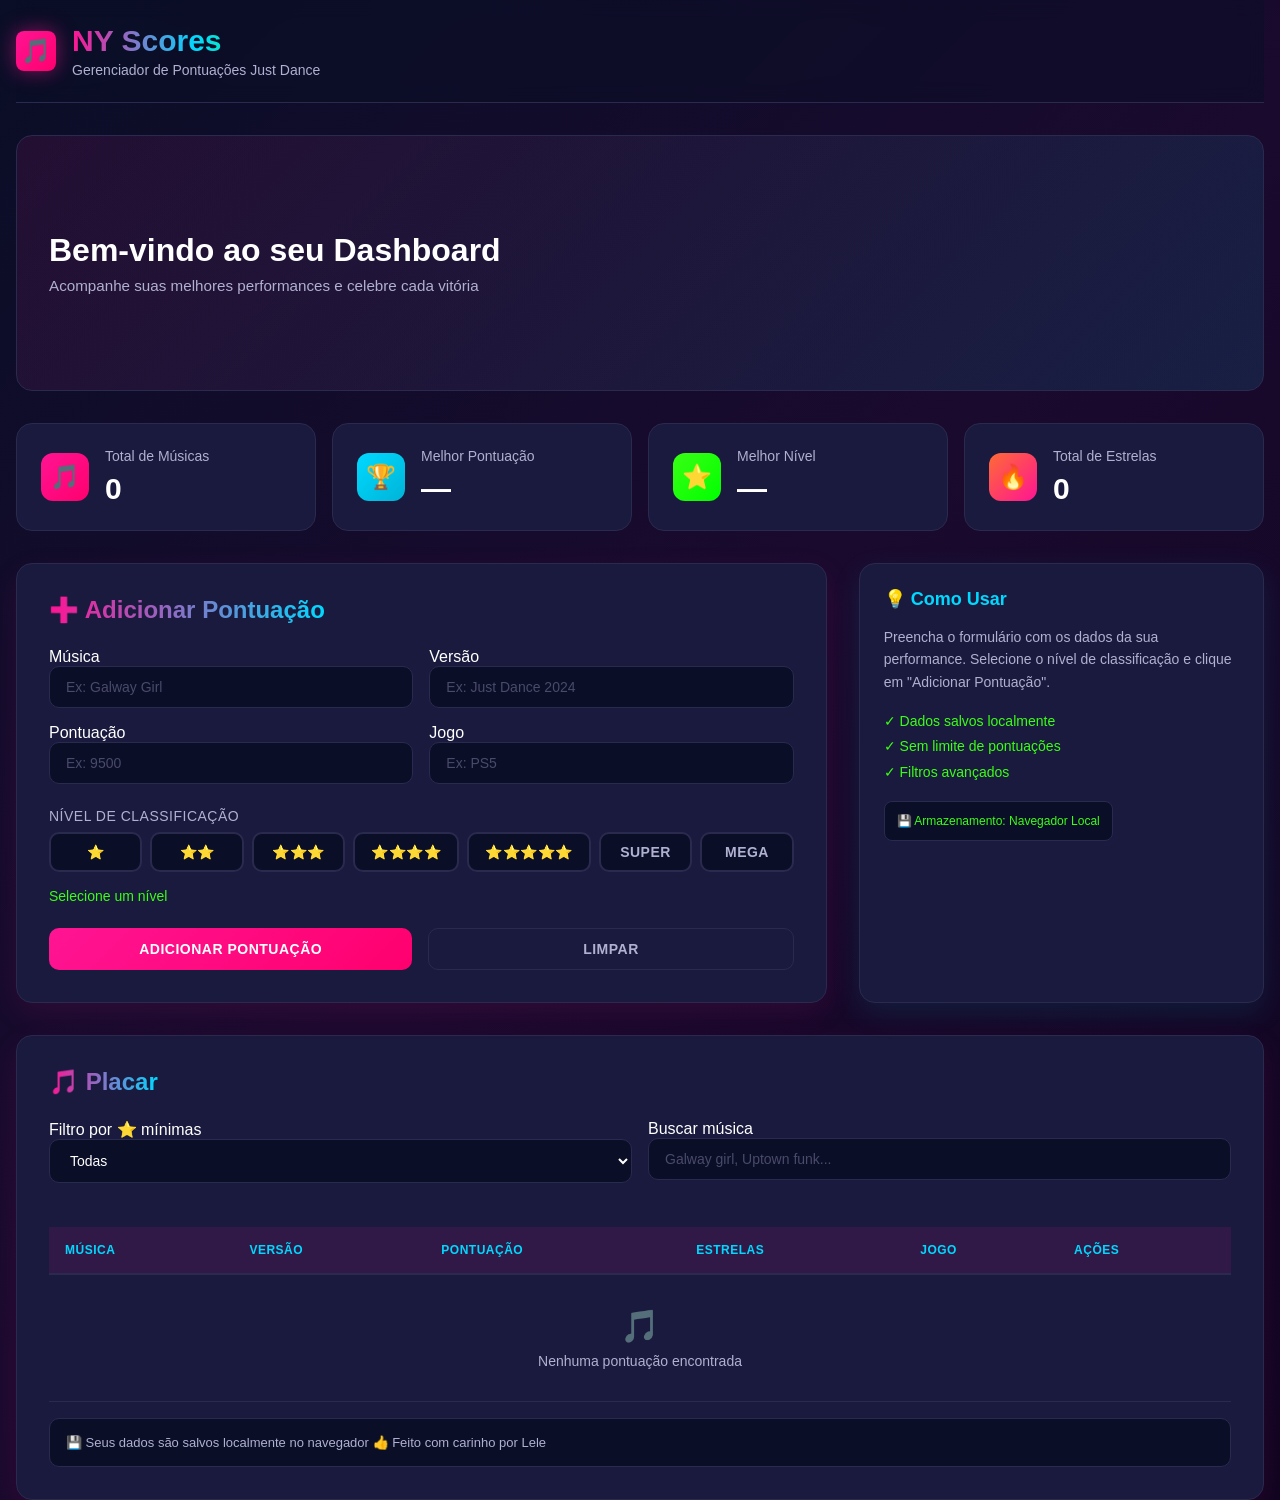
==== index.html @ 66423168 "Update print statement from 'Hello' to 'Goodbye'" ====
<!DOCTYPE html>
<html lang="pt-BR">
<head>
    <meta charset="UTF-8">
    <meta name="viewport" content="width=device-width, initial-scale=1.0">
    <title>NY Scores - Just Dance</title>
    <style>
        * {
            margin: 0;
            padding: 0;
            box-sizing: border-box;
        }

        @import url('https://fonts.googleapis.com/css2?family=Space+Grotesk:wght@400;500;600;700&family=Inter:wght@400;500;600;700&display=swap');

        body {
            font-family: 'Inter', sans-serif;
            background: linear-gradient(135deg, #0a0e27 0%, #1a0a2e 50%, #0f0520 100%);
            min-height: 100vh;
            color: #FFFFFF;
        }

        h1, h2, h3, h4, h5, h6 {
            font-family: 'Space Grotesk', sans-serif;
            font-weight: 700;
        }

        .container {
            max-width: 1280px;
            margin: 0 auto;
            padding: 0 1rem;
        }

        /* Header */
        .header {
            border-bottom: 1px solid #2a2a4e;
            backdrop-filter: blur(10px);
            background: rgba(10, 14, 39, 0.5);
            padding: 1.5rem 0;
            margin-bottom: 2rem;
        }

        .header-content {
            display: flex;
            align-items: center;
            gap: 1rem;
        }

        .header-icon {
            width: 2.5rem;
            height: 2.5rem;
            background: linear-gradient(135deg, #FF1493 0%, #FF006E 100%);
            border-radius: 0.5rem;
            display: flex;
            align-items: center;
            justify-content: center;
            font-size: 1.5rem;
            box-shadow: 0 0 20px rgba(255, 20, 147, 0.5);
        }

        .header-title h1 {
            font-size: 1.875rem;
            background: linear-gradient(90deg, #FF1493, #00D9FF, #39FF14);
            -webkit-background-clip: text;
            -webkit-text-fill-color: transparent;
            background-clip: text;
            margin-bottom: 0.25rem;
        }

        .header-title p {
            font-size: 0.875rem;
            color: #b0b0d0;
        }

        /* Stats Grid */
        .stats-grid {
            display: grid;
            grid-template-columns: repeat(auto-fit, minmax(250px, 1fr));
            gap: 1rem;
            margin-bottom: 2rem;
        }

        .stat-card {
            background: #1a1a3e;
            border: 1px solid #2a2a4e;
            border-radius: 1rem;
            padding: 1.5rem;
            display: flex;
            align-items: center;
            gap: 1rem;
            transition: all 0.3s ease;
            cursor: pointer;
        }

        .stat-card:hover {
            border-color: #FF1493;
            box-shadow: 0 0 30px rgba(255, 20, 147, 0.3);
            transform: translateY(-2px);
        }

        .stat-icon {
            width: 3rem;
            height: 3rem;
            border-radius: 0.75rem;
            display: flex;
            align-items: center;
            justify-content: center;
            font-size: 1.5rem;
            flex-shrink: 0;
        }

        .stat-icon.icon-1 { background: linear-gradient(135deg, #FF1493 0%, #FF006E 100%); }
        .stat-icon.icon-2 { background: linear-gradient(135deg, #00D9FF 0%, #00B4D8 100%); }
        .stat-icon.icon-3 { background: linear-gradient(135deg, #39FF14 0%, #00FF00 100%); }
        .stat-icon.icon-4 { background: linear-gradient(135deg, #FF6B35 0%, #FF1493 100%); }

        .stat-content p {
            font-size: 0.875rem;
            color: #b0b0d0;
            margin-bottom: 0.5rem;
        }

        .stat-value {
            font-size: 1.875rem;
            font-weight: bold;
            color: #FFFFFF;
        }

        /* Main Grid */
        .main-grid {
            display: grid;
            grid-template-columns: 2fr 1fr;
            gap: 2rem;
            margin-bottom: 2rem;
        }

        @media (max-width: 1024px) {
            .main-grid {
                grid-template-columns: 1fr;
            }
        }

        /* Card */
        .card {
            background: #1a1a3e;
            border: 1px solid #2a2a4e;
            border-radius: 1rem;
            padding: 2rem;
            box-shadow: 0 10px 30px rgba(255, 20, 147, 0.1);
        }

        .card-title {
            font-size: 1.5rem;
            margin-bottom: 1.5rem;
            display: flex;
            align-items: center;
            gap: 0.75rem;
        }

        .card-title span {
            background: linear-gradient(90deg, #FF1493, #00D9FF);
            -webkit-background-clip: text;
            -webkit-text-fill-color: transparent;
            background-clip: text;
        }

        /* Form */
        .form-group {
            margin-bottom: 1.5rem;
        }

        .form-group label {
            display: block;
            font-size: 0.875rem;
            font-weight: 500;
            color: #b0b0d0;
            margin-bottom: 0.5rem;
            text-transform: uppercase;
            letter-spacing: 0.5px;
        }

        .form-inputs {
            display: grid;
            grid-template-columns: repeat(2, 1fr);
            gap: 1rem;
            margin-bottom: 1.5rem;
        }

        @media (max-width: 768px) {
            .form-inputs {
                grid-template-columns: 1fr;
            }
        }

        input[type="text"],
        input[type="number"],
        select {
            width: 100%;
            padding: 0.75rem 1rem;
            background: #0a0e27;
            border: 1px solid #2a2a4e;
            border-radius: 0.625rem;
            color: #FFFFFF;
            font-size: 0.875rem;
            font-family: 'Inter', sans-serif;
            transition: all 0.3s ease;
        }

        input::placeholder {
            color: #4a4a6a;
        }

        input:focus,
        select:focus {
            outline: none;
            border-color: #FF1493;
            box-shadow: 0 0 10px rgba(255, 20, 147, 0.3);
            background: rgba(10, 14, 39, 0.8);
        }

        /* Rating Buttons */
        .rating-buttons {
            display: flex;
            flex-wrap: wrap;
            gap: 0.5rem;
            margin-bottom: 1rem;
        }

        .rating-btn {
            padding: 0.625rem 1rem;
            background: #0a0e27;
            border: 2px solid #2a2a4e;
            border-radius: 0.625rem;
            color: #b0b0d0;
            cursor: pointer;
            font-size: 0.875rem;
            font-weight: 600;
            transition: all 0.3s ease;
            font-family: 'Inter', sans-serif;
        }

        .rating-btn:hover {
            border-color: #FF1493;
            color: #FF1493;
        }

        .rating-btn.active {
            background: linear-gradient(135deg, #FF1493 0%, #FF006E 100%);
            border-color: #FF1493;
            color: #FFFFFF;
            box-shadow: 0 0 20px rgba(255, 20, 147, 0.5);
            transform: scale(1.05);
        }

        .selected-rating {
            font-size: 0.875rem;
            color: #39FF14;
            margin-top: 0.5rem;
        }

        /* Buttons */
        .button-group {
            display: flex;
            gap: 1rem;
            margin-top: 1.5rem;
        }

        button {
            flex: 1;
            padding: 0.75rem 1.25rem;
            border: none;
            border-radius: 0.625rem;
            font-size: 0.875rem;
            font-weight: 600;
            cursor: pointer;
            transition: all 0.3s ease;
            text-transform: uppercase;
            letter-spacing: 0.5px;
            font-family: 'Inter', sans-serif;
        }

        .btn-add {
            background: linear-gradient(135deg, #FF1493 0%, #FF006E 100%);
            color: #FFFFFF;
        }

        .btn-add:hover {
            box-shadow: 0 10px 30px rgba(255, 20, 147, 0.3);
            transform: translateY(-2px);
        }

        .btn-clear {
            background: transparent;
            border: 1px solid #2a2a4e;
            color: #b0b0d0;
        }

        .btn-clear:hover {
            background: #0a0e27;
            border-color: #FF1493;
            color: #FF1493;
        }

        .btn-delete {
            background: transparent;
            border: 1px solid #FF1493;
            color: #FF1493;
            padding: 0.5rem 0.75rem;
            font-size: 0.75rem;
            flex: none;
            width: auto;
        }

        .btn-delete:hover {
            background: rgba(255, 20, 147, 0.2);
        }

        /* Sidebar */
        .sidebar-card {
            background: #1a1a3e;
            border: 1px solid #2a2a4e;
            border-radius: 1rem;
            padding: 1.5rem;
            box-shadow: 0 10px 30px rgba(0, 217, 255, 0.1);
        }

        .sidebar-title {
            font-size: 1.125rem;
            font-weight: bold;
            color: #00D9FF;
            margin-bottom: 1rem;
        }

        .sidebar-text {
            font-size: 0.875rem;
            line-height: 1.6;
            color: #b0b0d0;
            margin-bottom: 1rem;
        }

        .storage-badge {
            display: inline-block;
            background: #0a0e27;
            border: 1px solid #2a2a4e;
            color: #39FF14;
            padding: 0.75rem;
            border-radius: 0.5rem;
            font-size: 0.75rem;
            margin-top: 1rem;
        }

        /* Table */
        .table-section {
            margin-top: 2rem;
        }

        .filter-section {
            display: grid;
            grid-template-columns: 1fr 1fr;
            gap: 1rem;
            margin-bottom: 1.5rem;
        }

        @media (max-width: 768px) {
            .filter-section {
                grid-template-columns: 1fr;
            }
        }

        .table-wrapper {
            overflow-x: auto;
        }

        table {
            width: 100%;
            border-collapse: collapse;
            margin-top: 1.25rem;
        }

        thead {
            background: rgba(255, 20, 147, 0.1);
            border-bottom: 2px solid #2a2a4e;
        }

        th {
            padding: 1rem;
            text-align: left;
            font-size: 0.75rem;
            font-weight: 600;
            color: #00D9FF;
            text-transform: uppercase;
            letter-spacing: 0.5px;
        }

        td {
            padding: 1rem;
            border-bottom: 1px solid #2a2a4e;
            font-size: 0.875rem;
        }

        tbody tr:hover {
            background: rgba(255, 20, 147, 0.05);
        }

        .empty-state {
            text-align: center;
            padding: 2rem 1rem;
            color: #b0b0d0;
        }

        .empty-state-icon {
            font-size: 2rem;
            margin-bottom: 0.5rem;
        }

        /* Footer */
        .footer-note {
            margin-top: 1rem;
            padding: 1rem;
            background: #0a0e27;
            border: 1px solid #2a2a4e;
            border-radius: 0.625rem;
            font-size: 0.8125rem;
            color: #b0b0d0;
        }

        /* Hero Section */
        .hero {
            position: relative;
            height: 16rem;
            background: linear-gradient(135deg, #0a0e27 0%, #1a0a2e 100%);
            border-radius: 1rem;
            border: 1px solid #2a2a4e;
            margin-bottom: 2rem;
            overflow: hidden;
            display: flex;
            align-items: center;
            padding: 2rem;
        }

        .hero::before {
            content: '';
            position: absolute;
            inset: 0;
            background: linear-gradient(135deg, rgba(255, 20, 147, 0.1) 0%, rgba(0, 217, 255, 0.1) 100%);
            pointer-events: none;
        }

        .hero-content {
            position: relative;
            z-index: 1;
        }

        .hero h2 {
            font-size: 2rem;
            margin-bottom: 0.5rem;
            color: #FFFFFF;
        }

        .hero p {
            color: #b0b0d0;
            font-size: 0.95rem;
        }
    </style>
</head>
<body>
    <div class="container">
        <!-- Header -->
        <header class="header">
            <div class="header-content">
                <div class="header-icon">🎵</div>
                <div class="header-title">
                    <h1>NY Scores</h1>
                    <p>Gerenciador de Pontuações Just Dance</p>
                </div>
            </div>
        </header>

        <!-- Hero Section -->
        <div class="hero">
            <div class="hero-content">
                <h2>Bem-vindo ao seu Dashboard</h2>
                <p>Acompanhe suas melhores performances e celebre cada vitória</p>
            </div>
        </div>

        <!-- Stats Grid -->
        <div class="stats-grid">
            <div class="stat-card">
                <div class="stat-icon icon-1">🎵</div>
                <div class="stat-content">
                    <p>Total de Músicas</p>
                    <div class="stat-value" id="totalMusics">0</div>
                </div>
            </div>
            <div class="stat-card">
                <div class="stat-icon icon-2">🏆</div>
                <div class="stat-content">
                    <p>Melhor Pontuação</p>
                    <div class="stat-value" id="bestScore">—</div>
                </div>
            </div>
            <div class="stat-card">
                <div class="stat-icon icon-3">⭐</div>
                <div class="stat-content">
                    <p>Melhor Nível</p>
                    <div class="stat-value" id="bestRating">—</div>
                </div>
            </div>
            <div class="stat-card">
                <div class="stat-icon icon-4">🔥</div>
                <div class="stat-content">
                    <p>Total de Estrelas</p>
                    <div class="stat-value" id="totalStars">0</div>
                </div>
            </div>
        </div>

        <!-- Main Grid -->
        <div class="main-grid">
            <!-- Form Section -->
            <div class="card">
                <h2 class="card-title">
                    <span>➕ Adicionar Pontuação</span>
                </h2>

                <div class="form-inputs">
                    <div>
                        <label>Música</label>
                        <input type="text" id="musicName" placeholder="Ex: Galway Girl">
                    </div>
                    <div>
                        <label>Versão</label>
                        <input type="text" id="version" placeholder="Ex: Just Dance 2024">
                    </div>
                    <div>
                        <label>Pontuação</label>
                        <input type="number" id="score" placeholder="Ex: 9500">
                    </div>
                    <div>
                        <label>Jogo</label>
                        <input type="text" id="game" placeholder="Ex: PS5">
                    </div>
                </div>

                <div class="form-group">
                    <label>Nível de Classificação</label>
                    <div class="rating-buttons">
                        <button class="rating-btn" data-rating="1">⭐</button>
                        <button class="rating-btn" data-rating="2">⭐⭐</button>
                        <button class="rating-btn" data-rating="3">⭐⭐⭐</button>
                        <button class="rating-btn" data-rating="4">⭐⭐⭐⭐</button>
                        <button class="rating-btn" data-rating="5">⭐⭐⭐⭐⭐</button>
                        <button class="rating-btn" data-rating="superstar">Super</button>
                        <button class="rating-btn" data-rating="megastar">Mega</button>
                    </div>
                    <div class="selected-rating" id="selectedRating">Selecione um nível</div>
                </div>

                <div class="button-group">
                    <button class="btn-add" id="addBtn">Adicionar Pontuação</button>
                    <button class="btn-clear" id="clearBtn">Limpar</button>
                </div>
            </div>

            <!-- Sidebar -->
            <div class="sidebar-card">
                <h3 class="sidebar-title">💡 Como Usar</h3>
                <p class="sidebar-text">
                    Preencha o formulário com os dados da sua performance. Selecione o nível de classificação e clique em "Adicionar Pontuação".
                </p>
                <div style="font-size: 0.875rem; color: #39FF14; line-height: 1.8;">
                    <p>✓ Dados salvos localmente</p>
                    <p>✓ Sem limite de pontuações</p>
                    <p>✓ Filtros avançados</p>
                </div>
                <div class="storage-badge">
                    💾 Armazenamento: Navegador Local
                </div>
            </div>
        </div>

        <!-- Table Section -->
        <div class="card table-section">
            <h2 class="card-title">
                <span>🎵 Placar</span>
            </h2>

            <div class="filter-section">
                <div>
                    <label>Filtro por ⭐ mínimas</label>
                    <select id="filterRating">
                        <option value="all">Todas</option>
                        <option value="1">1⭐+</option>
                        <option value="2">2⭐+</option>
                        <option value="3">3⭐+</option>
                        <option value="4">4⭐+</option>
                        <option value="5">5⭐+</option>
                        <option value="superstar">Super+</option>
                        <option value="megastar">Mega</option>
                    </select>
                </div>
                <div>
                    <label>Buscar música</label>
                    <input type="text" id="searchMusic" placeholder="Galway girl, Uptown funk...">
                </div>
            </div>

            <div class="table-wrapper">
                <table id="scoresTable">
                    <thead>
                        <tr>
                            <th>Música</th>
                            <th>Versão</th>
                            <th>Pontuação</th>
                            <th>Estrelas</th>
                            <th>Jogo</th>
                            <th>Ações</th>
                        </tr>
                    </thead>
                    <tbody id="tableBody">
                        <tr>
                            <td colspan="6" class="empty-state">
                                <div class="empty-state-icon">🎵</div>
                                <div>Nenhuma pontuação adicionada ainda</div>
                            </td>
                        </tr>
                    </tbody>
                </table>
            </div>

            <div class="footer-note">
                💾 Seus dados são salvos localmente no navegador 👍 Feito com carinho por Lele
            </div>
        </div>
    </div>

    <script>
        // Data Management
        let scores = JSON.parse(localStorage.getItem('justDanceScores')) || [];
        let selectedRating = null;

        // Load scores on page load
        function loadScores() {
            updateStats();
            renderTable();
        }

        // Update statistics
        function updateStats() {
            document.getElementById('totalMusics').textContent = scores.length;
            
            if (scores.length > 0) {
                const bestScoreValue = Math.max(...scores.map(s => s.score));
                document.getElementById('bestScore').textContent = bestScoreValue;
                
                const bestRatingObj = scores.reduce((max, s) => {
                    const ratingValue = s.rating === 'megastar' ? 6 : s.rating === 'superstar' ? 5.5 : parseInt(s.rating);
                    const maxValue = max.rating === 'megastar' ? 6 : max.rating === 'superstar' ? 5.5 : parseInt(max.rating);
                    return ratingValue > maxValue ? s : max;
                });
                document.getElementById('bestRating').textContent = getRatingDisplay(bestRatingObj.rating);
                
                const totalStars = scores.reduce((sum, s) => sum + (s.rating === 'megastar' ? 6 : s.rating === 'superstar' ? 5 : parseInt(s.rating)), 0);
                document.getElementById('totalStars').textContent = totalStars;
            } else {
                document.getElementById('bestScore').textContent = '—';
                document.getElementById('bestRating').textContent = '—';
                document.getElementById('totalStars').textContent = '0';
            }
        }

        // Get rating display
        function getRatingDisplay(rating) {
            if (rating === 'superstar') return '⭐⭐⭐⭐⭐ (Super)';
            if (rating === 'megastar') return '🌟🌟🌟🌟🌟 (Mega)';
            return '⭐'.repeat(parseInt(rating));
        }

        // Rating buttons
        document.querySelectorAll('.rating-btn').forEach(btn => {
            btn.addEventListener('click', () => {
                document.querySelectorAll('.rating-btn').forEach(b => b.classList.remove('active'));
                btn.classList.add('active');
                selectedRating = btn.dataset.rating;
                document.getElementById('selectedRating').textContent = getRatingDisplay(selectedRating);
                document.getElementById('selectedRating').style.color = '#39FF14';
            });
        });

        // Add score
        document.getElementById('addBtn').addEventListener('click', () => {
            const musicName = document.getElementById('musicName').value.trim();
            const version = document.getElementById('version').value.trim();
            const score = document.getElementById('score').value.trim();
            const game = document.getElementById('game').value.trim();

            if (!musicName || !score || !selectedRating) {
                alert('Por favor, preencha todos os campos obrigatórios');
                return;
            }

            scores.push({
                id: Date.now().toString(),
                musicName,
                version: version || 'N/A',
                score: parseInt(score),
                game: game || 'N/A',
                rating: selectedRating
            });

            localStorage.setItem('justDanceScores', JSON.stringify(scores));
            clearForm();
            updateStats();
            renderTable();
        });

        // Clear form
        function clearForm() {
            document.getElementById('musicName').value = '';
            document.getElementById('version').value = '';
            document.getElementById('score').value = '';
            document.getElementById('game').value = '';
            document.querySelectorAll('.rating-btn').forEach(b => b.classList.remove('active'));
            selectedRating = null;
            document.getElementById('selectedRating').textContent = 'Selecione um nível';
            document.getElementById('selectedRating').style.color = '#b0b0d0';
        }

        document.getElementById('clearBtn').addEventListener('click', clearForm);

        // Delete score
        function deleteScore(id) {
            scores = scores.filter(s => s.id !== id);
            localStorage.setItem('justDanceScores', JSON.stringify(scores));
            updateStats();
            renderTable();
        }

        // Render table
        function renderTable() {
            const filterRating = document.getElementById('filterRating').value;
            const searchMusic = document.getElementById('searchMusic').value.toLowerCase();

            const filtered = scores.filter(s => {
                const matchesRating = filterRating === 'all' || 
                    (filterRating === 'superstar' && s.rating === 'superstar') ||
                    (filterRating === 'megastar' && s.rating === 'megastar') ||
                    (parseInt(filterRating) <= parseInt(s.rating));
                
                const matchesSearch = s.musicName.toLowerCase().includes(searchMusic);
                return matchesRating && matchesSearch;
            });

            const tbody = document.getElementById('tableBody');
            
            if (filtered.length === 0) {
                tbody.innerHTML = `
                    <tr>
                        <td colspan="6" class="empty-state">
                            <div class="empty-state-icon">🎵</div>
                            <div>Nenhuma pontuação encontrada</div>
                        </td>
                    </tr>
                `;
                return;
            }

            tbody.innerHTML = filtered.map(s => `
                <tr>
                    <td>${s.musicName}</td>
                    <td>${s.version}</td>
                    <td style="color: #39FF14; font-weight: bold;">${s.score}</td>
                    <td style="color: #FF1493;">${getRatingDisplay(s.rating)}</td>
                    <td>${s.game}</td>
                    <td>
                        <button class="btn-delete" onclick="deleteScore('${s.id}')">Deletar</button>
                    </td>
                </tr>
            `).join('');
        }

        // Filter and search
        document.getElementById('filterRating').addEventListener('change', renderTable);
        document.getElementById('searchMusic').addEventListener('input', renderTable);

        // Initialize
        loadScores();
    </script>
</body>
</html>
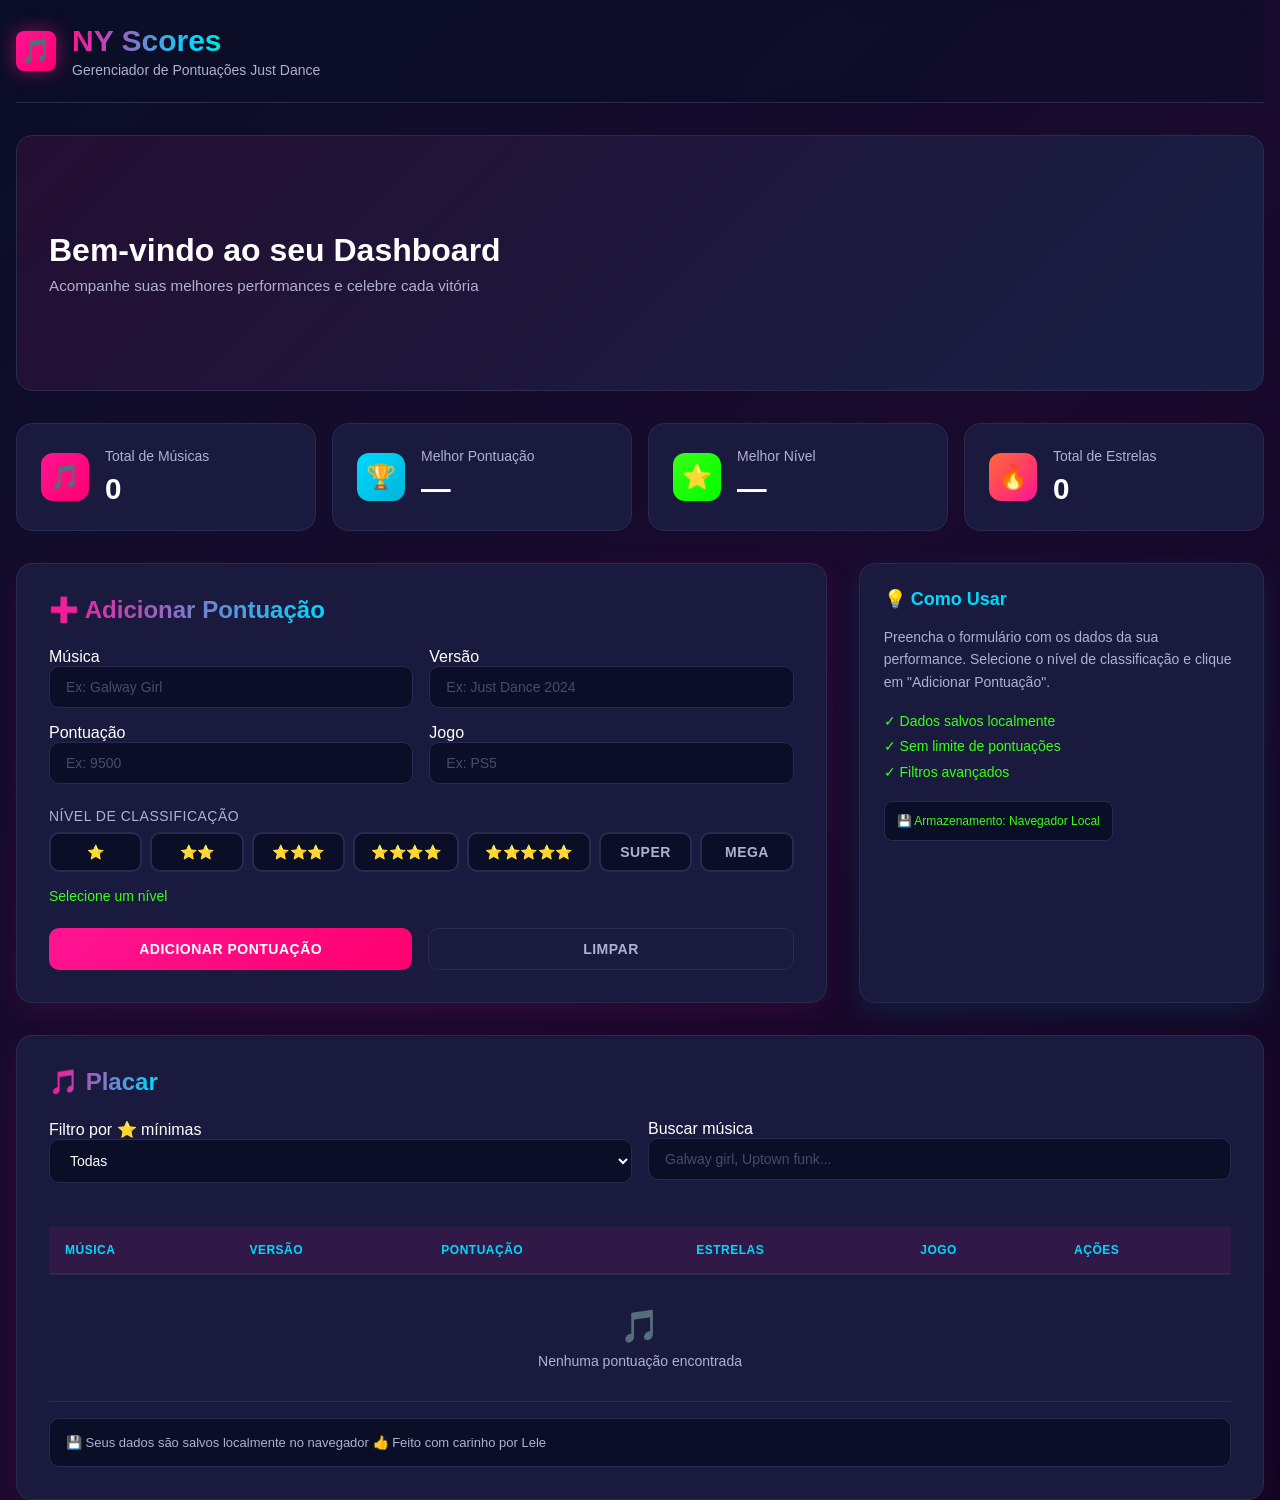
==== commit 6c1c0ac9: "Adjust font size in stat-value class" ====
--- a/index.html
+++ b/index.html
@@ -121,7 +121,7 @@
         }
 
         .stat-value {
-            font-size: 1.875rem;
+            font-size: 1.852rem;
             font-weight: bold;
             color: #FFFFFF;
         }
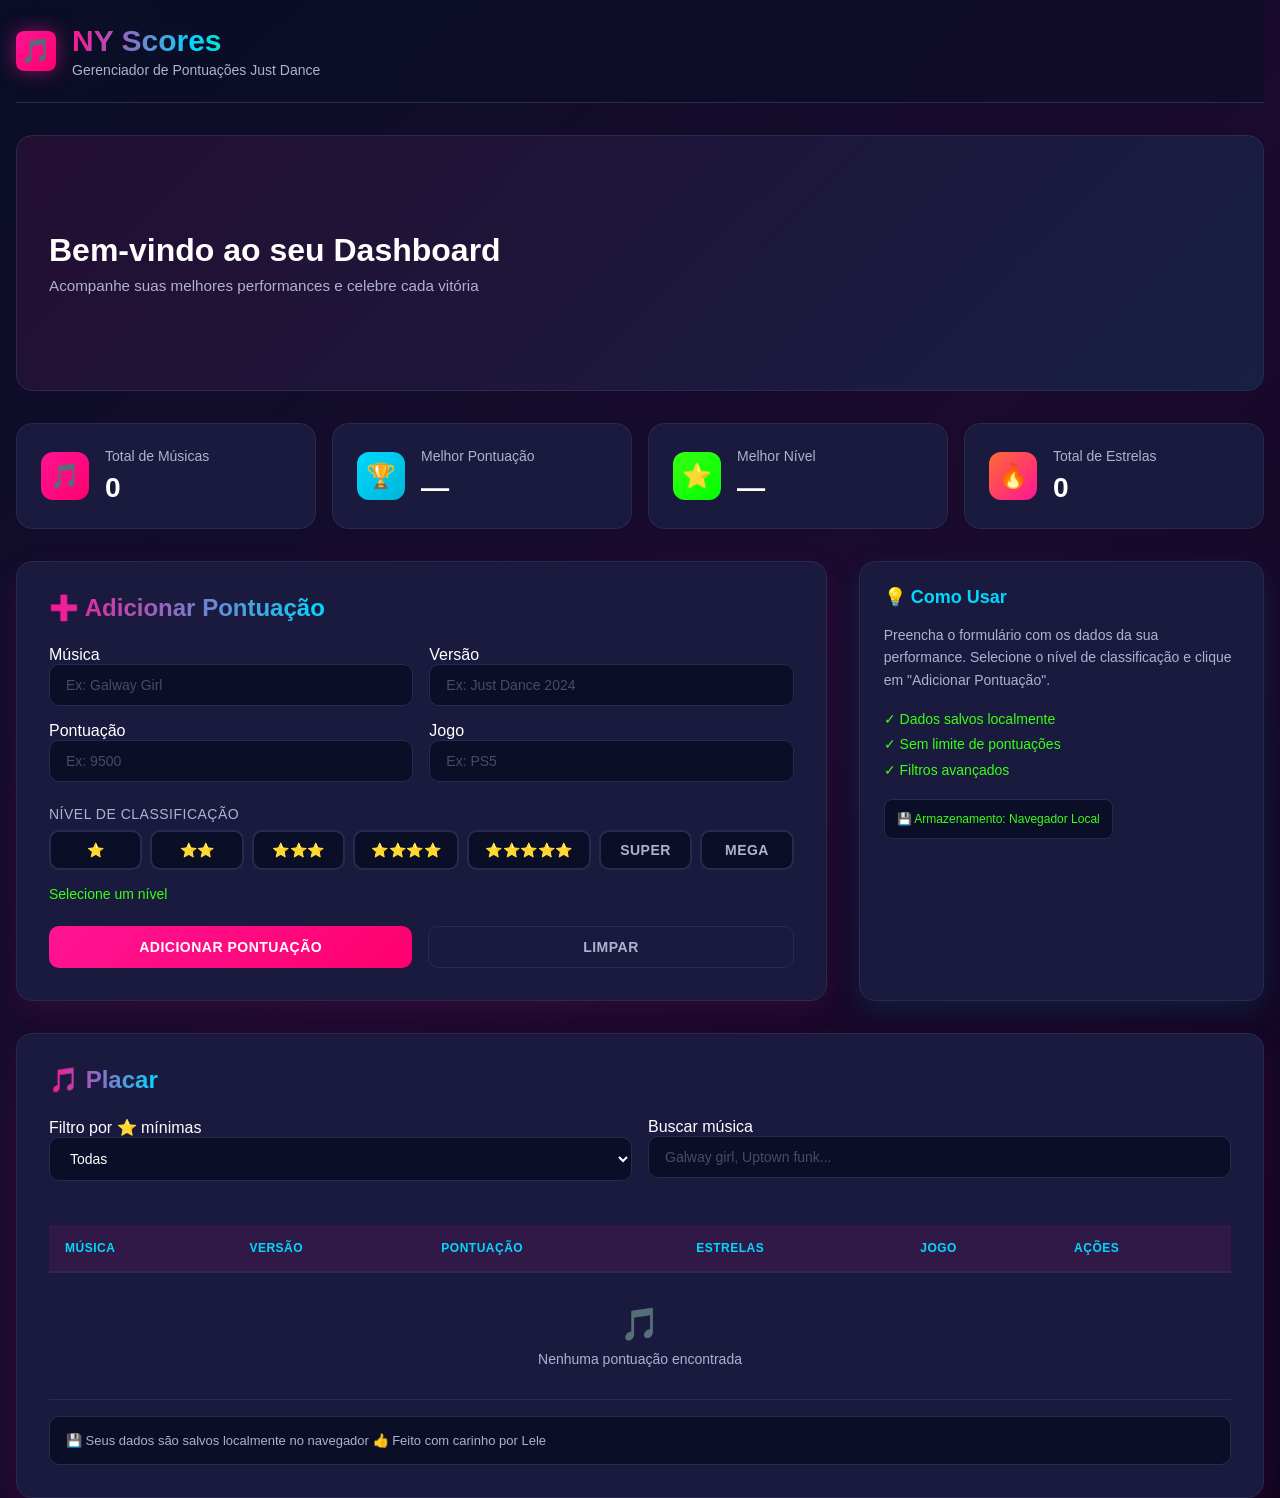
==== commit 16af44a7: "Decrease font size of stat-value class" ====
--- a/index.html
+++ b/index.html
@@ -121,7 +121,7 @@
         }
 
         .stat-value {
-            font-size: 1.852rem;
+            font-size: 1.76rem;
             font-weight: bold;
             color: #FFFFFF;
         }
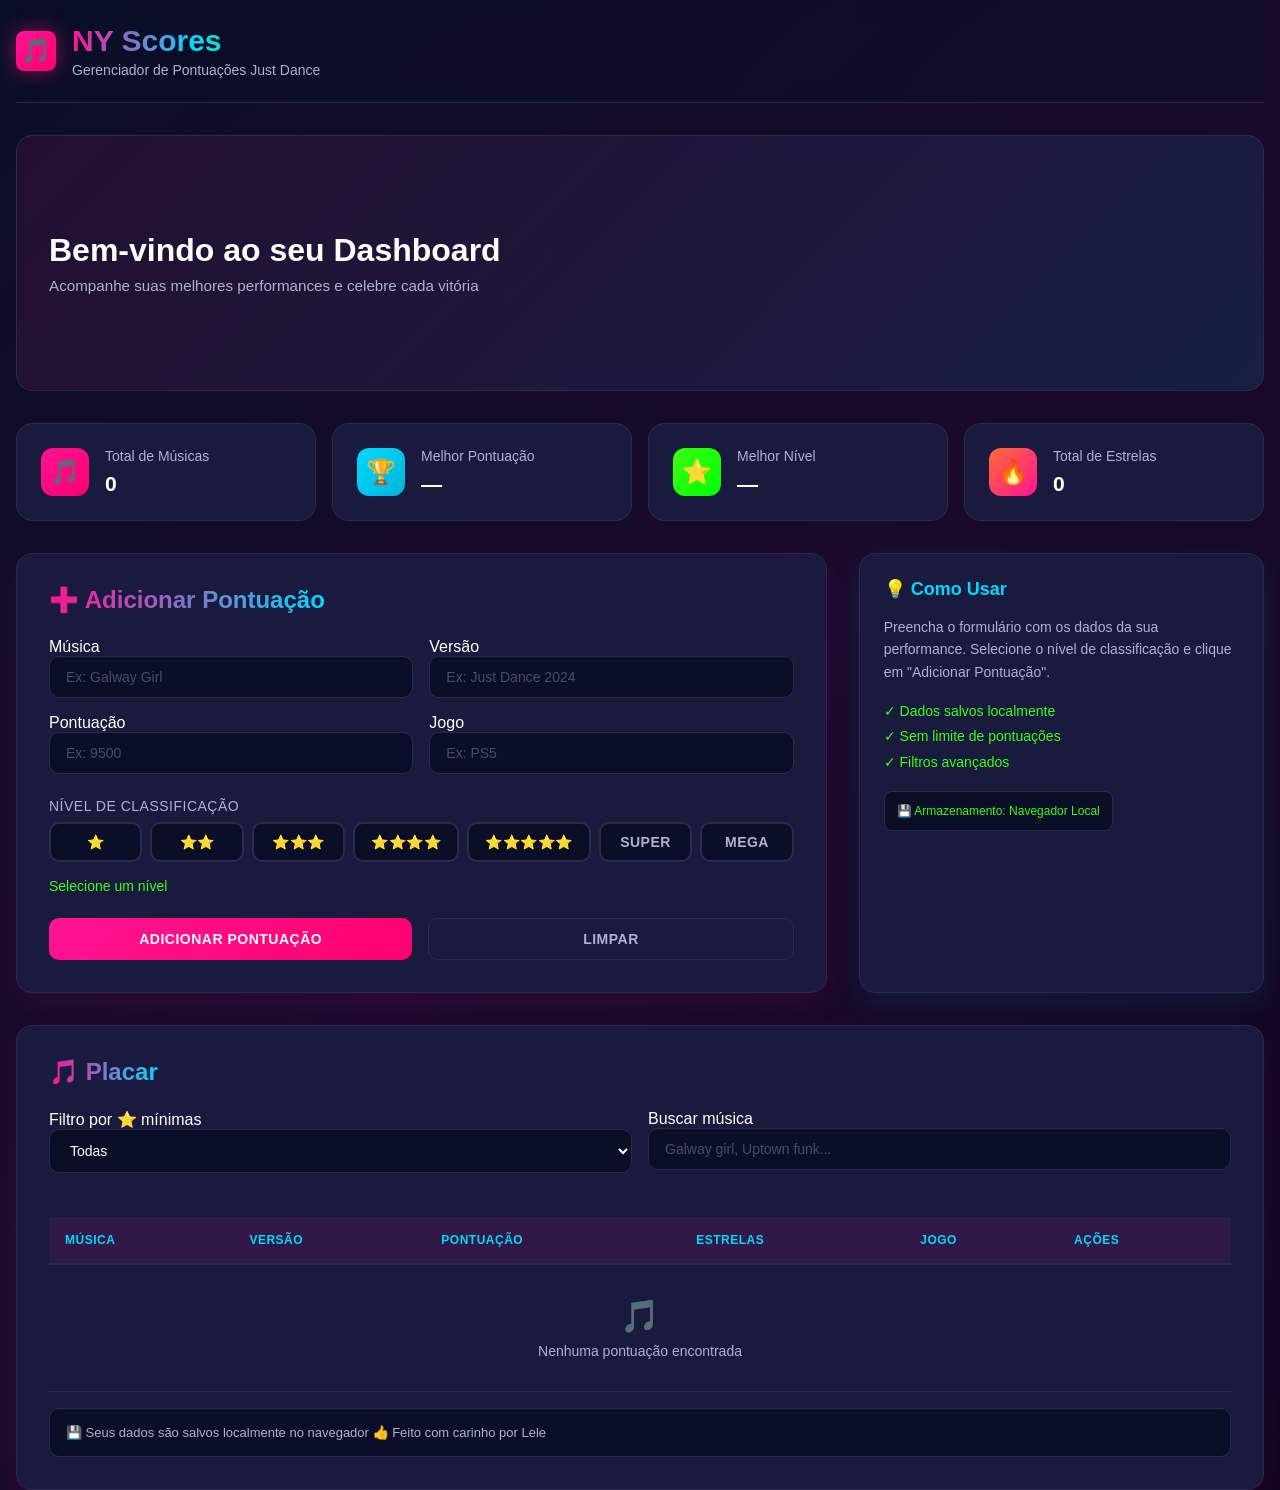
==== commit 74e1fc3b: "Decrease font size of stat-value class" ====
--- a/index.html
+++ b/index.html
@@ -121,7 +121,7 @@
         }
 
         .stat-value {
-            font-size: 1.76rem;
+            font-size: 1.32rem;
             font-weight: bold;
             color: #FFFFFF;
         }
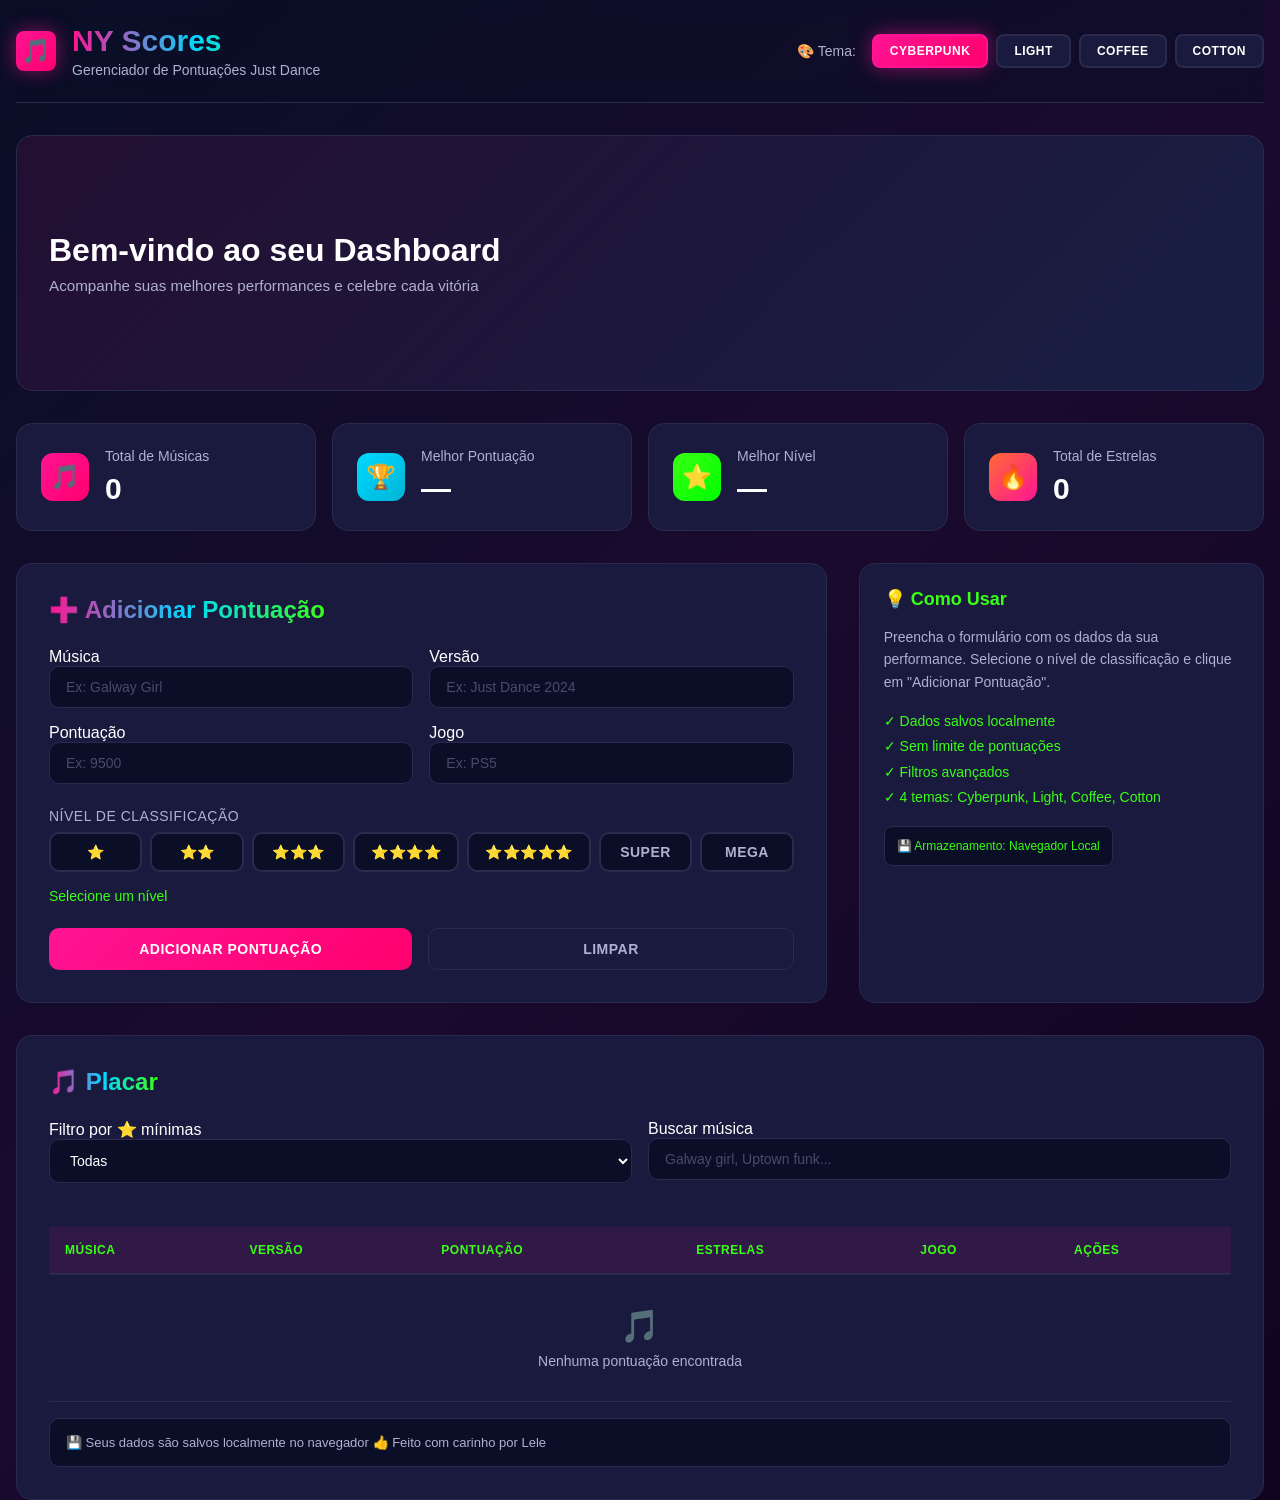
==== commit 057a3427: "Versiony" ====
--- a/index.html
+++ b/index.html
@@ -4,466 +4,81 @@
     <meta charset="UTF-8">
     <meta name="viewport" content="width=device-width, initial-scale=1.0">
     <title>NY Scores - Just Dance</title>
+    
+    <!-- Estilos base -->
+    <link rel="stylesheet" href="styles.css">
+    
+    <!-- Temas (o tema ativo será carregado dinamicamente) -->
+    <link rel="stylesheet" href="theme-cyberpunk.css" id="theme-link">
+    
     <style>
-        * {
-            margin: 0;
-            padding: 0;
-            box-sizing: border-box;
-        }
-
-        @import url('https://fonts.googleapis.com/css2?family=Space+Grotesk:wght@400;500;600;700&family=Inter:wght@400;500;600;700&display=swap');
-
-        body {
-            font-family: 'Inter', sans-serif;
-            background: linear-gradient(135deg, #0a0e27 0%, #1a0a2e 50%, #0f0520 100%);
-            min-height: 100vh;
-            color: #FFFFFF;
-        }
-
-        h1, h2, h3, h4, h5, h6 {
-            font-family: 'Space Grotesk', sans-serif;
-            font-weight: 700;
-        }
-
-        .container {
-            max-width: 1280px;
-            margin: 0 auto;
-            padding: 0 1rem;
-        }
-
-        /* Header */
-        .header {
-            border-bottom: 1px solid #2a2a4e;
-            backdrop-filter: blur(10px);
-            background: rgba(10, 14, 39, 0.5);
-            padding: 1.5rem 0;
-            margin-bottom: 2rem;
-        }
-
-        .header-content {
+        /* Ícones de Estrelas */
+        .star-icon {
+            display: inline-block;
+            width: 1.2em;
+            height: 1.2em;
+            margin: 0 2px;
+            vertical-align: middle;
+        }
+
+        .star-icon.star-yellow {
+            color: #FFD700;
+        }
+
+        .star-icon.star-blue {
+            color: #00D9FF;
+        }
+
+        .star-icon.star-magenta {
+            color: #FF1493;
+        }
+
+        .stars-container {
+            display: inline-flex;
+            gap: 2px;
+            align-items: center;
+        }
+
+        /* Estilos adicionais para o seletor de temas */
+        .theme-selector {
             display: flex;
+            gap: 0.5rem;
             align-items: center;
-            gap: 1rem;
-        }
-
-        .header-icon {
-            width: 2.5rem;
-            height: 2.5rem;
-            background: linear-gradient(135deg, #FF1493 0%, #FF006E 100%);
+        }
+
+        .theme-selector label {
+            font-size: 0.875rem;
+            color: var(--secondary-text);
+            margin-right: 0.5rem;
+        }
+
+        .theme-btn {
+            padding: 0.5rem 1rem;
+            background: var(--card-bg);
+            border: 2px solid var(--border-color);
             border-radius: 0.5rem;
-            display: flex;
-            align-items: center;
-            justify-content: center;
-            font-size: 1.5rem;
-            box-shadow: 0 0 20px rgba(255, 20, 147, 0.5);
-        }
-
-        .header-title h1 {
-            font-size: 1.875rem;
-            background: linear-gradient(90deg, #FF1493, #00D9FF, #39FF14);
-            -webkit-background-clip: text;
-            -webkit-text-fill-color: transparent;
-            background-clip: text;
-            margin-bottom: 0.25rem;
-        }
-
-        .header-title p {
-            font-size: 0.875rem;
-            color: #b0b0d0;
-        }
-
-        /* Stats Grid */
-        .stats-grid {
-            display: grid;
-            grid-template-columns: repeat(auto-fit, minmax(250px, 1fr));
-            gap: 1rem;
-            margin-bottom: 2rem;
-        }
-
-        .stat-card {
-            background: #1a1a3e;
-            border: 1px solid #2a2a4e;
-            border-radius: 1rem;
-            padding: 1.5rem;
-            display: flex;
-            align-items: center;
-            gap: 1rem;
-            transition: all 0.3s ease;
+            color: var(--text-color);
             cursor: pointer;
-        }
-
-        .stat-card:hover {
-            border-color: #FF1493;
-            box-shadow: 0 0 30px rgba(255, 20, 147, 0.3);
-            transform: translateY(-2px);
-        }
-
-        .stat-icon {
-            width: 3rem;
-            height: 3rem;
-            border-radius: 0.75rem;
-            display: flex;
-            align-items: center;
-            justify-content: center;
-            font-size: 1.5rem;
-            flex-shrink: 0;
-        }
-
-        .stat-icon.icon-1 { background: linear-gradient(135deg, #FF1493 0%, #FF006E 100%); }
-        .stat-icon.icon-2 { background: linear-gradient(135deg, #00D9FF 0%, #00B4D8 100%); }
-        .stat-icon.icon-3 { background: linear-gradient(135deg, #39FF14 0%, #00FF00 100%); }
-        .stat-icon.icon-4 { background: linear-gradient(135deg, #FF6B35 0%, #FF1493 100%); }
-
-        .stat-content p {
-            font-size: 0.875rem;
-            color: #b0b0d0;
-            margin-bottom: 0.5rem;
-        }
-
-        .stat-value {
-            font-size: 1.32rem;
-            font-weight: bold;
-            color: #FFFFFF;
-        }
-
-        /* Main Grid */
-        .main-grid {
-            display: grid;
-            grid-template-columns: 2fr 1fr;
-            gap: 2rem;
-            margin-bottom: 2rem;
-        }
-
-        @media (max-width: 1024px) {
-            .main-grid {
-                grid-template-columns: 1fr;
-            }
-        }
-
-        /* Card */
-        .card {
-            background: #1a1a3e;
-            border: 1px solid #2a2a4e;
-            border-radius: 1rem;
-            padding: 2rem;
-            box-shadow: 0 10px 30px rgba(255, 20, 147, 0.1);
-        }
-
-        .card-title {
-            font-size: 1.5rem;
-            margin-bottom: 1.5rem;
-            display: flex;
-            align-items: center;
-            gap: 0.75rem;
-        }
-
-        .card-title span {
-            background: linear-gradient(90deg, #FF1493, #00D9FF);
-            -webkit-background-clip: text;
-            -webkit-text-fill-color: transparent;
-            background-clip: text;
-        }
-
-        /* Form */
-        .form-group {
-            margin-bottom: 1.5rem;
-        }
-
-        .form-group label {
-            display: block;
-            font-size: 0.875rem;
-            font-weight: 500;
-            color: #b0b0d0;
-            margin-bottom: 0.5rem;
-            text-transform: uppercase;
-            letter-spacing: 0.5px;
-        }
-
-        .form-inputs {
-            display: grid;
-            grid-template-columns: repeat(2, 1fr);
-            gap: 1rem;
-            margin-bottom: 1.5rem;
-        }
-
-        @media (max-width: 768px) {
-            .form-inputs {
-                grid-template-columns: 1fr;
-            }
-        }
-
-        input[type="text"],
-        input[type="number"],
-        select {
-            width: 100%;
-            padding: 0.75rem 1rem;
-            background: #0a0e27;
-            border: 1px solid #2a2a4e;
-            border-radius: 0.625rem;
-            color: #FFFFFF;
-            font-size: 0.875rem;
-            font-family: 'Inter', sans-serif;
-            transition: all 0.3s ease;
-        }
-
-        input::placeholder {
-            color: #4a4a6a;
-        }
-
-        input:focus,
-        select:focus {
-            outline: none;
-            border-color: #FF1493;
-            box-shadow: 0 0 10px rgba(255, 20, 147, 0.3);
-            background: rgba(10, 14, 39, 0.8);
-        }
-
-        /* Rating Buttons */
-        .rating-buttons {
-            display: flex;
-            flex-wrap: wrap;
-            gap: 0.5rem;
-            margin-bottom: 1rem;
-        }
-
-        .rating-btn {
-            padding: 0.625rem 1rem;
-            background: #0a0e27;
-            border: 2px solid #2a2a4e;
-            border-radius: 0.625rem;
-            color: #b0b0d0;
-            cursor: pointer;
-            font-size: 0.875rem;
+            font-size: 0.75rem;
             font-weight: 600;
             transition: all 0.3s ease;
             font-family: 'Inter', sans-serif;
         }
 
-        .rating-btn:hover {
-            border-color: #FF1493;
-            color: #FF1493;
-        }
-
-        .rating-btn.active {
-            background: linear-gradient(135deg, #FF1493 0%, #FF006E 100%);
-            border-color: #FF1493;
-            color: #FFFFFF;
-            box-shadow: 0 0 20px rgba(255, 20, 147, 0.5);
-            transform: scale(1.05);
-        }
-
-        .selected-rating {
-            font-size: 0.875rem;
-            color: #39FF14;
-            margin-top: 0.5rem;
-        }
-
-        /* Buttons */
-        .button-group {
-            display: flex;
-            gap: 1rem;
-            margin-top: 1.5rem;
-        }
-
-        button {
-            flex: 1;
-            padding: 0.75rem 1.25rem;
-            border: none;
-            border-radius: 0.625rem;
-            font-size: 0.875rem;
-            font-weight: 600;
-            cursor: pointer;
-            transition: all 0.3s ease;
-            text-transform: uppercase;
-            letter-spacing: 0.5px;
-            font-family: 'Inter', sans-serif;
-        }
-
-        .btn-add {
-            background: linear-gradient(135deg, #FF1493 0%, #FF006E 100%);
-            color: #FFFFFF;
-        }
-
-        .btn-add:hover {
-            box-shadow: 0 10px 30px rgba(255, 20, 147, 0.3);
+        .theme-btn:hover {
+            border-color: var(--primary-color);
             transform: translateY(-2px);
         }
 
-        .btn-clear {
-            background: transparent;
-            border: 1px solid #2a2a4e;
-            color: #b0b0d0;
-        }
-
-        .btn-clear:hover {
-            background: #0a0e27;
-            border-color: #FF1493;
-            color: #FF1493;
-        }
-
-        .btn-delete {
-            background: transparent;
-            border: 1px solid #FF1493;
-            color: #FF1493;
-            padding: 0.5rem 0.75rem;
-            font-size: 0.75rem;
-            flex: none;
-            width: auto;
-        }
-
-        .btn-delete:hover {
-            background: rgba(255, 20, 147, 0.2);
-        }
-
-        /* Sidebar */
-        .sidebar-card {
-            background: #1a1a3e;
-            border: 1px solid #2a2a4e;
-            border-radius: 1rem;
-            padding: 1.5rem;
-            box-shadow: 0 10px 30px rgba(0, 217, 255, 0.1);
-        }
-
-        .sidebar-title {
-            font-size: 1.125rem;
-            font-weight: bold;
-            color: #00D9FF;
-            margin-bottom: 1rem;
-        }
-
-        .sidebar-text {
-            font-size: 0.875rem;
-            line-height: 1.6;
-            color: #b0b0d0;
-            margin-bottom: 1rem;
-        }
-
-        .storage-badge {
-            display: inline-block;
-            background: #0a0e27;
-            border: 1px solid #2a2a4e;
-            color: #39FF14;
-            padding: 0.75rem;
-            border-radius: 0.5rem;
-            font-size: 0.75rem;
-            margin-top: 1rem;
-        }
-
-        /* Table */
-        .table-section {
-            margin-top: 2rem;
-        }
-
-        .filter-section {
-            display: grid;
-            grid-template-columns: 1fr 1fr;
-            gap: 1rem;
-            margin-bottom: 1.5rem;
-        }
-
-        @media (max-width: 768px) {
-            .filter-section {
-                grid-template-columns: 1fr;
-            }
-        }
-
-        .table-wrapper {
-            overflow-x: auto;
-        }
-
-        table {
-            width: 100%;
-            border-collapse: collapse;
-            margin-top: 1.25rem;
-        }
-
-        thead {
-            background: rgba(255, 20, 147, 0.1);
-            border-bottom: 2px solid #2a2a4e;
-        }
-
-        th {
-            padding: 1rem;
-            text-align: left;
-            font-size: 0.75rem;
-            font-weight: 600;
-            color: #00D9FF;
-            text-transform: uppercase;
-            letter-spacing: 0.5px;
-        }
-
-        td {
-            padding: 1rem;
-            border-bottom: 1px solid #2a2a4e;
-            font-size: 0.875rem;
-        }
-
-        tbody tr:hover {
-            background: rgba(255, 20, 147, 0.05);
-        }
-
-        .empty-state {
-            text-align: center;
-            padding: 2rem 1rem;
-            color: #b0b0d0;
-        }
-
-        .empty-state-icon {
-            font-size: 2rem;
-            margin-bottom: 0.5rem;
-        }
-
-        /* Footer */
-        .footer-note {
-            margin-top: 1rem;
-            padding: 1rem;
-            background: #0a0e27;
-            border: 1px solid #2a2a4e;
-            border-radius: 0.625rem;
-            font-size: 0.8125rem;
-            color: #b0b0d0;
-        }
-
-        /* Hero Section */
-        .hero {
-            position: relative;
-            height: 16rem;
-            background: linear-gradient(135deg, #0a0e27 0%, #1a0a2e 100%);
-            border-radius: 1rem;
-            border: 1px solid #2a2a4e;
-            margin-bottom: 2rem;
-            overflow: hidden;
-            display: flex;
-            align-items: center;
-            padding: 2rem;
-        }
-
-        .hero::before {
-            content: '';
-            position: absolute;
-            inset: 0;
-            background: linear-gradient(135deg, rgba(255, 20, 147, 0.1) 0%, rgba(0, 217, 255, 0.1) 100%);
-            pointer-events: none;
-        }
-
-        .hero-content {
-            position: relative;
-            z-index: 1;
-        }
-
-        .hero h2 {
-            font-size: 2rem;
-            margin-bottom: 0.5rem;
-            color: #FFFFFF;
-        }
-
-        .hero p {
-            color: #b0b0d0;
-            font-size: 0.95rem;
+        .theme-btn.active {
+            background: var(--primary-gradient);
+            border-color: var(--primary-color);
+            color: white;
+            box-shadow: 0 0 20px var(--primary-glow);
         }
     </style>
 </head>
-<body>
+<body data-theme="cyberpunk">
     <div class="container">
         <!-- Header -->
         <header class="header">
@@ -473,6 +88,15 @@
                     <h1>NY Scores</h1>
                     <p>Gerenciador de Pontuações Just Dance</p>
                 </div>
+            </div>
+            
+            <!-- Seletor de Temas -->
+            <div class="theme-selector">
+                <label for="theme-select">🎨 Tema:</label>
+                <button class="theme-btn active" data-theme="cyberpunk">Cyberpunk</button>
+                <button class="theme-btn" data-theme="light">Light</button>
+                <button class="theme-btn" data-theme="dark">Coffee</button>
+                <button class="theme-btn" data-theme="neon">Cotton</button>
             </div>
         </header>
 
@@ -569,10 +193,11 @@
                 <p class="sidebar-text">
                     Preencha o formulário com os dados da sua performance. Selecione o nível de classificação e clique em "Adicionar Pontuação".
                 </p>
-                <div style="font-size: 0.875rem; color: #39FF14; line-height: 1.8;">
+                <div style="font-size: 0.875rem; color: var(--accent-color); line-height: 1.8;">
                     <p>✓ Dados salvos localmente</p>
                     <p>✓ Sem limite de pontuações</p>
                     <p>✓ Filtros avançados</p>
+                    <p>✓ 4 temas: Cyberpunk, Light, Coffee, Cotton</p>
                 </div>
                 <div class="storage-badge">
                     💾 Armazenamento: Navegador Local
@@ -636,17 +261,67 @@
     </div>
 
     <script>
-        // Data Management
+        // ============================================
+        // SISTEMA DE TEMAS
+        // ============================================
+        
+        const themeButtons = document.querySelectorAll('.theme-btn');
+        const themeLink = document.getElementById('theme-link');
+        const htmlElement = document.documentElement;
+        
+        // Temas disponíveis
+        const themes = {
+            cyberpunk: 'theme-cyberpunk.css',
+            light: 'theme-light.css',
+            dark: 'theme-dark.css',
+            neon: 'theme-neon.css'
+        };
+        
+        // Carregar tema salvo ou usar padrão
+        function loadTheme() {
+            const savedTheme = localStorage.getItem('selectedTheme') || 'cyberpunk';
+            setTheme(savedTheme);
+        }
+        
+        // Definir tema
+        function setTheme(themeName) {
+            if (themes[themeName]) {
+                themeLink.href = themes[themeName];
+                htmlElement.setAttribute('data-theme', themeName);
+                localStorage.setItem('selectedTheme', themeName);
+                
+                // Atualizar botões
+                themeButtons.forEach(btn => {
+                    btn.classList.remove('active');
+                    if (btn.getAttribute('data-theme') === themeName) {
+                        btn.classList.add('active');
+                    }
+                });
+            }
+        }
+        
+        // Event listeners para botões de tema
+        themeButtons.forEach(btn => {
+            btn.addEventListener('click', () => {
+                const themeName = btn.getAttribute('data-theme');
+                setTheme(themeName);
+            });
+        });
+        
+        // ============================================
+        // GERENCIAMENTO DE DADOS
+        // ============================================
+        
         let scores = JSON.parse(localStorage.getItem('justDanceScores')) || [];
         let selectedRating = null;
 
-        // Load scores on page load
+        // Carregar scores ao iniciar
         function loadScores() {
             updateStats();
             renderTable();
         }
 
-        // Update statistics
+        // Atualizar estatísticas
         function updateStats() {
             document.getElementById('totalMusics').textContent = scores.length;
             
@@ -670,25 +345,40 @@
             }
         }
 
-        // Get rating display
+        // SVG Star Icon
+        function createStarSVG(color) {
+            const svg = '<svg class="star-icon star-' + color + '" viewBox="0 0 24 24" fill="currentColor" xmlns="http://www.w3.org/2000/svg"><polygon points="12 2 15.09 10.26 23.77 10.36 17.13 16.01 19.09 24.29 12 18.54 4.91 24.29 6.87 16.01 0.23 10.36 8.91 10.26"/></svg>';
+            return svg;
+        }
+
+        // Obter exibição de classificação
         function getRatingDisplay(rating) {
-            if (rating === 'superstar') return '⭐⭐⭐⭐⭐ (Super)';
-            if (rating === 'megastar') return '🌟🌟🌟🌟🌟 (Mega)';
-            return '⭐'.repeat(parseInt(rating));
-        }
-
-        // Rating buttons
+            if (rating === 'superstar') {
+                return '<span class="stars-container">' + createStarSVG('blue') + createStarSVG('blue') + createStarSVG('blue') + createStarSVG('blue') + createStarSVG('blue') + '<span style="margin-left: 8px; font-size: 0.9em;">(Super)</span></span>';
+            }
+            if (rating === 'megastar') {
+                return '<span class="stars-container">' + createStarSVG('magenta') + createStarSVG('magenta') + createStarSVG('magenta') + createStarSVG('magenta') + createStarSVG('magenta') + '<span style="margin-left: 8px; font-size: 0.9em;">(Mega)</span></span>';
+            }
+            const numStars = parseInt(rating);
+            let stars = '';
+            for (let i = 0; i < numStars; i++) {
+                stars += createStarSVG('yellow');
+            }
+            return '<span class="stars-container">' + stars + '</span>';
+        }
+
+        // Botões de classificação
         document.querySelectorAll('.rating-btn').forEach(btn => {
             btn.addEventListener('click', () => {
                 document.querySelectorAll('.rating-btn').forEach(b => b.classList.remove('active'));
                 btn.classList.add('active');
                 selectedRating = btn.dataset.rating;
                 document.getElementById('selectedRating').textContent = getRatingDisplay(selectedRating);
-                document.getElementById('selectedRating').style.color = '#39FF14';
+                document.getElementById('selectedRating').style.color = 'var(--accent-color)';
             });
         });
 
-        // Add score
+        // Adicionar pontuação
         document.getElementById('addBtn').addEventListener('click', () => {
             const musicName = document.getElementById('musicName').value.trim();
             const version = document.getElementById('version').value.trim();
@@ -715,7 +405,7 @@
             renderTable();
         });
 
-        // Clear form
+        // Limpar formulário
         function clearForm() {
             document.getElementById('musicName').value = '';
             document.getElementById('version').value = '';
@@ -724,12 +414,12 @@
             document.querySelectorAll('.rating-btn').forEach(b => b.classList.remove('active'));
             selectedRating = null;
             document.getElementById('selectedRating').textContent = 'Selecione um nível';
-            document.getElementById('selectedRating').style.color = '#b0b0d0';
+            document.getElementById('selectedRating').style.color = 'var(--secondary-text)';
         }
 
         document.getElementById('clearBtn').addEventListener('click', clearForm);
 
-        // Delete score
+        // Deletar pontuação
         function deleteScore(id) {
             scores = scores.filter(s => s.id !== id);
             localStorage.setItem('justDanceScores', JSON.stringify(scores));
@@ -737,7 +427,7 @@
             renderTable();
         }
 
-        // Render table
+        // Renderizar tabela
         function renderTable() {
             const filterRating = document.getElementById('filterRating').value;
             const searchMusic = document.getElementById('searchMusic').value.toLowerCase();
@@ -770,8 +460,8 @@
                 <tr>
                     <td>${s.musicName}</td>
                     <td>${s.version}</td>
-                    <td style="color: #39FF14; font-weight: bold;">${s.score}</td>
-                    <td style="color: #FF1493;">${getRatingDisplay(s.rating)}</td>
+                    <td style="color: var(--accent-color); font-weight: bold;">${s.score}</td>
+                    <td>${getRatingDisplay(s.rating)}</td>
                     <td>${s.game}</td>
                     <td>
                         <button class="btn-delete" onclick="deleteScore('${s.id}')">Deletar</button>
@@ -780,11 +470,12 @@
             `).join('');
         }
 
-        // Filter and search
+        // Filtro e busca
         document.getElementById('filterRating').addEventListener('change', renderTable);
         document.getElementById('searchMusic').addEventListener('input', renderTable);
 
-        // Initialize
+        // Inicializar
+        loadTheme();
         loadScores();
     </script>
 </body>
--- a/styles.css
+++ b/styles.css
@@ -0,0 +1,503 @@
+/* ============================================
+   ESTILOS BASE - Compartilhados entre temas
+   ============================================ */
+
+* {
+    margin: 0;
+    padding: 0;
+    box-sizing: border-box;
+}
+
+@import url('https://fonts.googleapis.com/css2?family=Space+Grotesk:wght@400;500;600;700&family=Inter:wght@400;500;600;700&display=swap');
+
+body {
+    font-family: 'Inter', sans-serif;
+    min-height: 100vh;
+    transition: background 0.3s ease, color 0.3s ease;
+}
+
+h1, h2, h3, h4, h5, h6 {
+    font-family: 'Space Grotesk', sans-serif;
+    font-weight: 700;
+}
+
+.container {
+    max-width: 1280px;
+    margin: 0 auto;
+    padding: 0 1rem;
+}
+
+/* Header */
+.header {
+    border-bottom: 1px solid var(--border-color);
+    backdrop-filter: blur(10px);
+    background: var(--header-bg);
+    padding: 1.5rem 0;
+    margin-bottom: 2rem;
+    display: flex;
+    justify-content: space-between;
+    align-items: center;
+}
+
+.header-content {
+    display: flex;
+    align-items: center;
+    gap: 1rem;
+}
+
+.header-icon {
+    width: 2.5rem;
+    height: 2.5rem;
+    background: var(--primary-gradient);
+    border-radius: 0.5rem;
+    display: flex;
+    align-items: center;
+    justify-content: center;
+    font-size: 1.5rem;
+    box-shadow: 0 0 20px var(--primary-glow);
+}
+
+.header-title h1 {
+    font-size: 1.875rem;
+    background: var(--text-gradient);
+    -webkit-background-clip: text;
+    -webkit-text-fill-color: transparent;
+    background-clip: text;
+    margin-bottom: 0.25rem;
+}
+
+.header-title p {
+    font-size: 0.875rem;
+    color: var(--secondary-text);
+}
+
+/* Theme Selector */
+.theme-selector {
+    display: flex;
+    gap: 0.5rem;
+    align-items: center;
+}
+
+.theme-selector label {
+    font-size: 0.875rem;
+    color: var(--secondary-text);
+    margin-right: 0.5rem;
+}
+
+.theme-btn {
+    padding: 0.5rem 1rem;
+    background: var(--card-bg);
+    border: 2px solid var(--border-color);
+    border-radius: 0.5rem;
+    color: var(--text-color);
+    cursor: pointer;
+    font-size: 0.75rem;
+    font-weight: 600;
+    transition: all 0.3s ease;
+    font-family: 'Inter', sans-serif;
+}
+
+.theme-btn:hover {
+    border-color: var(--primary-color);
+    transform: translateY(-2px);
+}
+
+.theme-btn.active {
+    background: var(--primary-gradient);
+    border-color: var(--primary-color);
+    color: white;
+    box-shadow: 0 0 20px var(--primary-glow);
+}
+
+/* Stats Grid */
+.stats-grid {
+    display: grid;
+    grid-template-columns: repeat(auto-fit, minmax(250px, 1fr));
+    gap: 1rem;
+    margin-bottom: 2rem;
+}
+
+.stat-card {
+    background: var(--card-bg);
+    border: 1px solid var(--border-color);
+    border-radius: 1rem;
+    padding: 1.5rem;
+    display: flex;
+    align-items: center;
+    gap: 1rem;
+    transition: all 0.3s ease;
+    cursor: pointer;
+}
+
+.stat-card:hover {
+    border-color: var(--primary-color);
+    box-shadow: 0 0 30px var(--primary-glow);
+    transform: translateY(-2px);
+}
+
+.stat-icon {
+    width: 3rem;
+    height: 3rem;
+    border-radius: 0.75rem;
+    display: flex;
+    align-items: center;
+    justify-content: center;
+    font-size: 1.5rem;
+    flex-shrink: 0;
+}
+
+.stat-icon.icon-1 { background: var(--color-1); }
+.stat-icon.icon-2 { background: var(--color-2); }
+.stat-icon.icon-3 { background: var(--color-3); }
+.stat-icon.icon-4 { background: var(--color-4); }
+
+.stat-content p {
+    font-size: 0.875rem;
+    color: var(--secondary-text);
+    margin-bottom: 0.5rem;
+}
+
+.stat-value {
+    font-size: 1.875rem;
+    font-weight: bold;
+    color: var(--text-color);
+}
+
+/* Main Grid */
+.main-grid {
+    display: grid;
+    grid-template-columns: 2fr 1fr;
+    gap: 2rem;
+    margin-bottom: 2rem;
+}
+
+@media (max-width: 1024px) {
+    .main-grid {
+        grid-template-columns: 1fr;
+    }
+}
+
+/* Card */
+.card {
+    background: var(--card-bg);
+    border: 1px solid var(--border-color);
+    border-radius: 1rem;
+    padding: 2rem;
+    box-shadow: 0 10px 30px var(--card-shadow);
+}
+
+.card-title {
+    font-size: 1.5rem;
+    margin-bottom: 1.5rem;
+    display: flex;
+    align-items: center;
+    gap: 0.75rem;
+    color: var(--text-color);
+}
+
+.card-title span {
+    background: var(--text-gradient);
+    -webkit-background-clip: text;
+    -webkit-text-fill-color: transparent;
+    background-clip: text;
+}
+
+/* Form */
+.form-group {
+    margin-bottom: 1.5rem;
+}
+
+.form-group label {
+    display: block;
+    font-size: 0.875rem;
+    font-weight: 500;
+    color: var(--secondary-text);
+    margin-bottom: 0.5rem;
+    text-transform: uppercase;
+    letter-spacing: 0.5px;
+}
+
+.form-inputs {
+    display: grid;
+    grid-template-columns: repeat(2, 1fr);
+    gap: 1rem;
+    margin-bottom: 1.5rem;
+}
+
+@media (max-width: 768px) {
+    .form-inputs {
+        grid-template-columns: 1fr;
+    }
+}
+
+input[type="text"],
+input[type="number"],
+select {
+    width: 100%;
+    padding: 0.75rem 1rem;
+    background: var(--input-bg);
+    border: 1px solid var(--border-color);
+    border-radius: 0.625rem;
+    color: var(--text-color);
+    font-size: 0.875rem;
+    font-family: 'Inter', sans-serif;
+    transition: all 0.3s ease;
+}
+
+input::placeholder {
+    color: var(--placeholder-color);
+}
+
+input:focus,
+select:focus {
+    outline: none;
+    border-color: var(--primary-color);
+    box-shadow: 0 0 10px var(--primary-glow);
+    background: var(--input-focus-bg);
+}
+
+/* Rating Buttons */
+.rating-buttons {
+    display: flex;
+    flex-wrap: wrap;
+    gap: 0.5rem;
+    margin-bottom: 1rem;
+}
+
+.rating-btn {
+    padding: 0.625rem 1rem;
+    background: var(--input-bg);
+    border: 2px solid var(--border-color);
+    border-radius: 0.625rem;
+    color: var(--secondary-text);
+    cursor: pointer;
+    font-size: 0.875rem;
+    font-weight: 600;
+    transition: all 0.3s ease;
+    font-family: 'Inter', sans-serif;
+}
+
+.rating-btn:hover {
+    border-color: var(--primary-color);
+    color: var(--primary-color);
+}
+
+.rating-btn.active {
+    background: var(--primary-gradient);
+    border-color: var(--primary-color);
+    color: white;
+    box-shadow: 0 0 20px var(--primary-glow);
+    transform: scale(1.05);
+}
+
+.selected-rating {
+    font-size: 0.875rem;
+    color: var(--accent-color);
+    margin-top: 0.5rem;
+}
+
+/* Buttons */
+.button-group {
+    display: flex;
+    gap: 1rem;
+    margin-top: 1.5rem;
+}
+
+button {
+    flex: 1;
+    padding: 0.75rem 1.25rem;
+    border: none;
+    border-radius: 0.625rem;
+    font-size: 0.875rem;
+    font-weight: 600;
+    cursor: pointer;
+    transition: all 0.3s ease;
+    text-transform: uppercase;
+    letter-spacing: 0.5px;
+    font-family: 'Inter', sans-serif;
+}
+
+.btn-add {
+    background: var(--primary-gradient);
+    color: white;
+}
+
+.btn-add:hover {
+    box-shadow: 0 10px 30px var(--primary-glow);
+    transform: translateY(-2px);
+}
+
+.btn-clear {
+    background: transparent;
+    border: 1px solid var(--border-color);
+    color: var(--secondary-text);
+}
+
+.btn-clear:hover {
+    background: var(--input-bg);
+    border-color: var(--primary-color);
+    color: var(--primary-color);
+}
+
+.btn-delete {
+    background: transparent;
+    border: 1px solid var(--primary-color);
+    color: var(--primary-color);
+    padding: 0.5rem 0.75rem;
+    font-size: 0.75rem;
+    flex: none;
+    width: auto;
+}
+
+.btn-delete:hover {
+    background: var(--primary-color);
+    color: white;
+}
+
+/* Sidebar */
+.sidebar-card {
+    background: var(--card-bg);
+    border: 1px solid var(--border-color);
+    border-radius: 1rem;
+    padding: 1.5rem;
+    box-shadow: 0 10px 30px var(--card-shadow);
+}
+
+.sidebar-title {
+    font-size: 1.125rem;
+    font-weight: bold;
+    color: var(--accent-color);
+    margin-bottom: 1rem;
+}
+
+.sidebar-text {
+    font-size: 0.875rem;
+    line-height: 1.6;
+    color: var(--secondary-text);
+    margin-bottom: 1rem;
+}
+
+.storage-badge {
+    display: inline-block;
+    background: var(--input-bg);
+    border: 1px solid var(--border-color);
+    color: var(--accent-color);
+    padding: 0.75rem;
+    border-radius: 0.5rem;
+    font-size: 0.75rem;
+    margin-top: 1rem;
+}
+
+/* Table */
+.table-section {
+    margin-top: 2rem;
+}
+
+.filter-section {
+    display: grid;
+    grid-template-columns: 1fr 1fr;
+    gap: 1rem;
+    margin-bottom: 1.5rem;
+}
+
+@media (max-width: 768px) {
+    .filter-section {
+        grid-template-columns: 1fr;
+    }
+}
+
+.table-wrapper {
+    overflow-x: auto;
+}
+
+table {
+    width: 100%;
+    border-collapse: collapse;
+    margin-top: 1.25rem;
+}
+
+thead {
+    background: var(--thead-bg);
+    border-bottom: 2px solid var(--border-color);
+}
+
+th {
+    padding: 1rem;
+    text-align: left;
+    font-size: 0.75rem;
+    font-weight: 600;
+    color: var(--accent-color);
+    text-transform: uppercase;
+    letter-spacing: 0.5px;
+}
+
+td {
+    padding: 1rem;
+    border-bottom: 1px solid var(--border-color);
+    font-size: 0.875rem;
+    color: var(--text-color);
+}
+
+tbody tr:hover {
+    background: var(--row-hover-bg);
+}
+
+.empty-state {
+    text-align: center;
+    padding: 2rem 1rem;
+    color: var(--secondary-text);
+}
+
+.empty-state-icon {
+    font-size: 2rem;
+    margin-bottom: 0.5rem;
+}
+
+/* Footer */
+.footer-note {
+    margin-top: 1rem;
+    padding: 1rem;
+    background: var(--input-bg);
+    border: 1px solid var(--border-color);
+    border-radius: 0.625rem;
+    font-size: 0.8125rem;
+    color: var(--secondary-text);
+}
+
+/* Hero Section */
+.hero {
+    position: relative;
+    height: 16rem;
+    background: var(--hero-bg);
+    border-radius: 1rem;
+    border: 1px solid var(--border-color);
+    margin-bottom: 2rem;
+    overflow: hidden;
+    display: flex;
+    align-items: center;
+    padding: 2rem;
+}
+
+.hero::before {
+    content: '';
+    position: absolute;
+    inset: 0;
+    background: var(--hero-overlay);
+    pointer-events: none;
+}
+
+.hero-content {
+    position: relative;
+    z-index: 1;
+}
+
+.hero h2 {
+    font-size: 2rem;
+    margin-bottom: 0.5rem;
+    color: var(--text-color);
+}
+
+.hero p {
+    color: var(--secondary-text);
+    font-size: 0.95rem;
+}
--- a/theme-cyberpunk.css
+++ b/theme-cyberpunk.css
@@ -0,0 +1,50 @@
+/* ============================================
+   TEMA CYBERPUNK - Futurista e Neon
+   ============================================ */
+
+:root[data-theme="cyberpunk"] {
+    /* Cores principais */
+    --primary-color: #FF1493;
+    --primary-gradient: linear-gradient(135deg, #FF1493 0%, #FF006E 100%);
+    --primary-glow: rgba(255, 20, 147, 0.5);
+    
+    /* Cores secundárias */
+    --accent-color: #39FF14;
+    --secondary-color: #00D9FF;
+    
+    /* Gradientes de texto */
+    --text-gradient: linear-gradient(90deg, #FF1493, #00D9FF, #39FF14);
+    
+    /* Cores de fundo */
+    --bg-color: linear-gradient(135deg, #0a0e27 0%, #1a0a2e 50%, #0f0520 100%);
+    --header-bg: rgba(10, 14, 39, 0.5);
+    --card-bg: #1a1a3e;
+    --input-bg: #0a0e27;
+    --input-focus-bg: rgba(10, 14, 39, 0.8);
+    --hero-bg: linear-gradient(135deg, #0a0e27 0%, #1a0a2e 100%);
+    --hero-overlay: linear-gradient(135deg, rgba(255, 20, 147, 0.1) 0%, rgba(0, 217, 255, 0.1) 100%);
+    
+    /* Cores de texto */
+    --text-color: #FFFFFF;
+    --secondary-text: #b0b0d0;
+    --placeholder-color: #4a4a6a;
+    
+    /* Cores de borda */
+    --border-color: #2a2a4e;
+    
+    /* Cores de componentes */
+    --thead-bg: rgba(255, 20, 147, 0.1);
+    --row-hover-bg: rgba(255, 20, 147, 0.05);
+    --card-shadow: 0 10px 30px rgba(255, 20, 147, 0.1);
+    
+    /* Cores dos ícones */
+    --color-1: linear-gradient(135deg, #FF1493 0%, #FF006E 100%);
+    --color-2: linear-gradient(135deg, #00D9FF 0%, #00B4D8 100%);
+    --color-3: linear-gradient(135deg, #39FF14 0%, #00FF00 100%);
+    --color-4: linear-gradient(135deg, #FF6B35 0%, #FF1493 100%);
+}
+
+body[data-theme="cyberpunk"] {
+    background: var(--bg-color);
+    color: var(--text-color);
+}
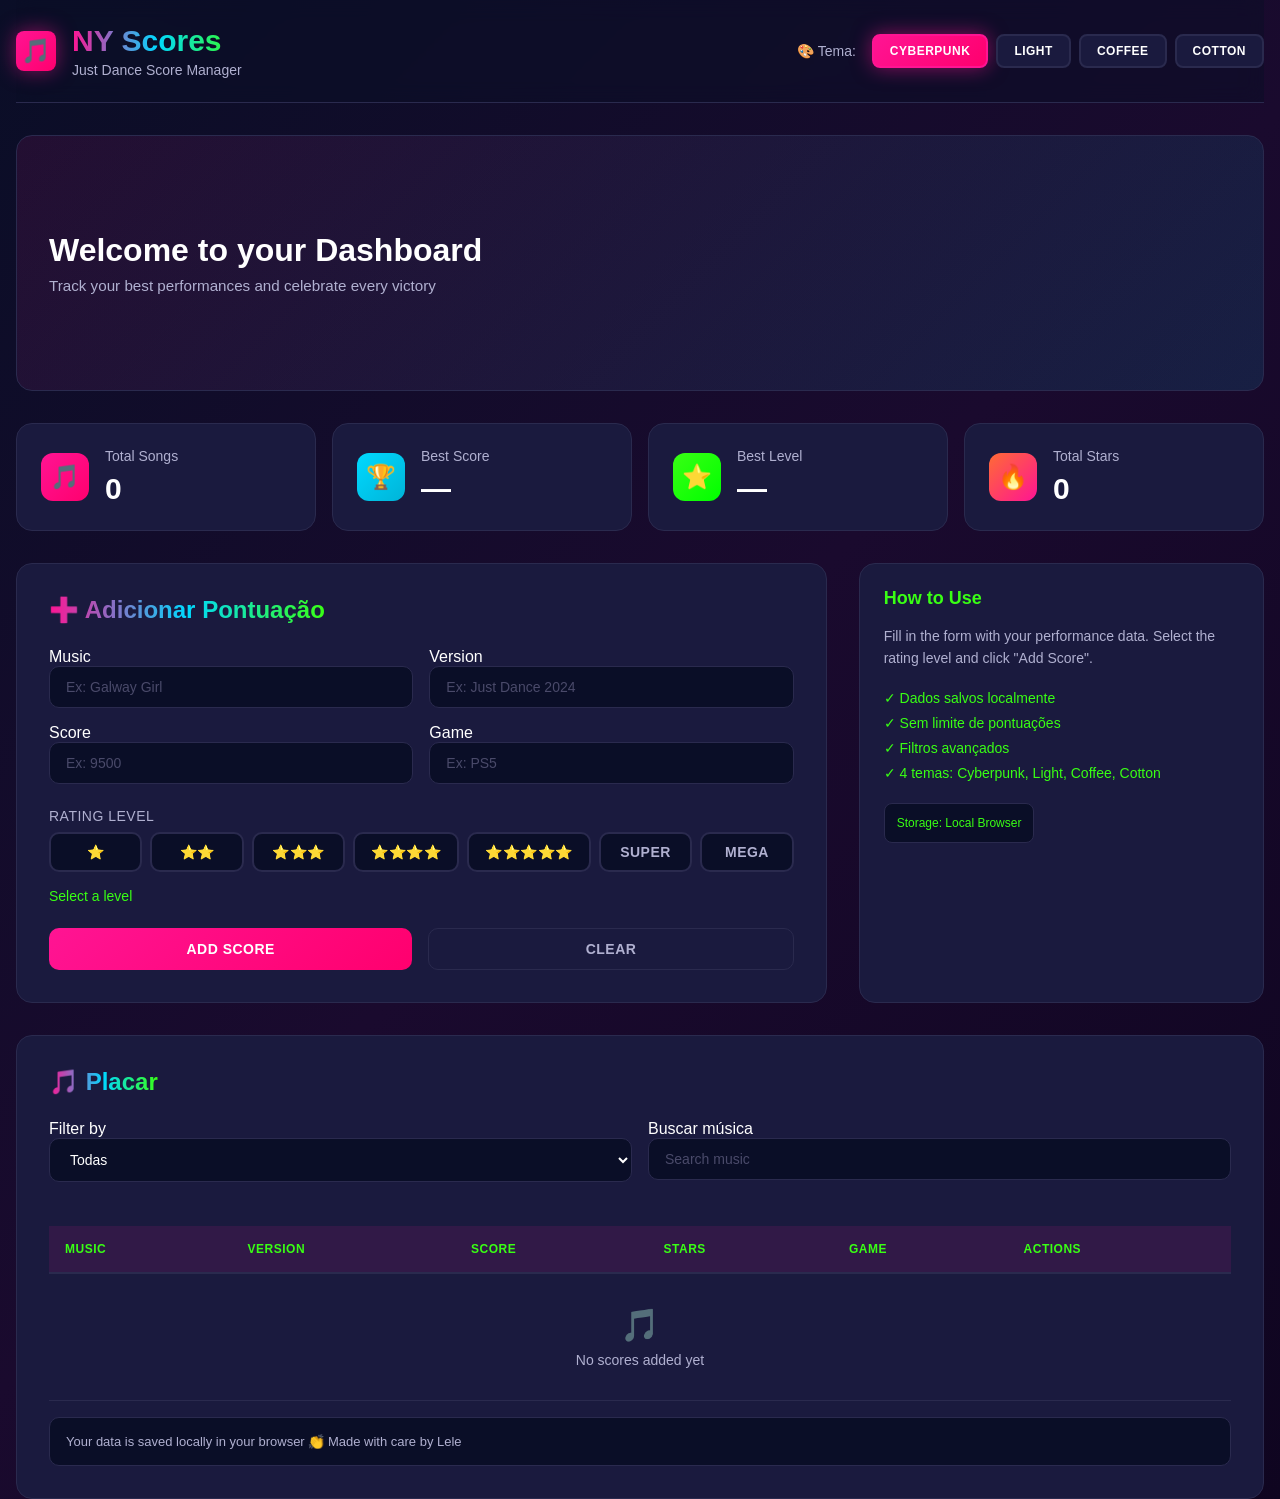
==== commit dc7e8130: "Implement language support and update UI elements Added language support and updated UI elements wit" ====
--- a/index.html
+++ b/index.html
@@ -1,5 +1,5 @@
 <!DOCTYPE html>
-<html lang="pt-BR">
+<html lang="pt-BR" id="htmlElement">
 <head>
     <meta charset="UTF-8">
     <meta name="viewport" content="width=device-width, initial-scale=1.0">
@@ -84,7 +84,7 @@
         <header class="header">
             <div class="header-content">
                 <div class="header-icon">🎵</div>
-                <div class="header-title">
+                <div class="header-title logo-text">
                     <h1>NY Scores</h1>
                     <p>Gerenciador de Pontuações Just Dance</p>
                 </div>
@@ -113,28 +113,28 @@
             <div class="stat-card">
                 <div class="stat-icon icon-1">🎵</div>
                 <div class="stat-content">
-                    <p>Total de Músicas</p>
+                    <p id="totalMusicsLabel">Total de Músicas</p>
                     <div class="stat-value" id="totalMusics">0</div>
                 </div>
             </div>
             <div class="stat-card">
                 <div class="stat-icon icon-2">🏆</div>
                 <div class="stat-content">
-                    <p>Melhor Pontuação</p>
+                    <p id="bestScoreLabel">Melhor Pontuação</p>
                     <div class="stat-value" id="bestScore">—</div>
                 </div>
             </div>
             <div class="stat-card">
                 <div class="stat-icon icon-3">⭐</div>
                 <div class="stat-content">
-                    <p>Melhor Nível</p>
+                    <p id="bestRatingLabel">Melhor Nível</p>
                     <div class="stat-value" id="bestRating">—</div>
                 </div>
             </div>
             <div class="stat-card">
                 <div class="stat-icon icon-4">🔥</div>
                 <div class="stat-content">
-                    <p>Total de Estrelas</p>
+                    <p id="totalStarsLabel">Total de Estrelas</p>
                     <div class="stat-value" id="totalStars">0</div>
                 </div>
             </div>
@@ -262,6 +262,162 @@
 
     <script>
         // ============================================
+        // SISTEMA DE IDIOMAS
+        // ============================================
+        
+        const translations = {
+            pt: {
+                title: 'NY Scores',
+                subtitle: 'Gerenciador de Pontuações Just Dance',
+                welcome: 'Bem-vindo ao seu Dashboard',
+                description: 'Acompanhe suas melhores performances e celebre cada vitória',
+                totalMusics: 'Total de Músicas',
+                bestScore: 'Melhor Pontuação',
+                bestLevel: 'Melhor Nível',
+                totalStars: 'Total de Estrelas',
+                addScore: 'Adicionar Pontuação',
+                music: 'Música',
+                version: 'Versão',
+                score: 'Pontuação',
+                game: 'Jogo',
+                rating: 'Nível de Classificação',
+                selectLevel: 'Selecione um nível',
+                add: 'Adicionar Pontuação',
+                clear: 'Limpar',
+                howToUse: 'Como Usar',
+                howToUseDesc: 'Preencha o formulário com os dados da sua performance. Selecione o nível de classificação e clique em "Adicionar Pontuação".',
+                localData: 'Dados salvos localmente',
+                noLimit: 'Sem limite de pontuações',
+                advancedFilters: 'Filtros avançados',
+                themes: '4 temas: Cyberpunk, Light, Coffee, Cotton',
+                storage: 'Armazenamento: Navegador Local',
+                filter: 'Filtro por',
+                search: 'Buscar música',
+                noScores: 'Nenhuma pontuação adicionada ainda',
+                delete: 'Deletar',
+                actions: 'Ações',
+                stars: 'Estrelas',
+                version_label: 'Ex: Just Dance 2024',
+                music_label: 'Ex: Galway Girl',
+                score_label: 'Ex: 9500',
+                game_label: 'Ex: PS5',
+                theme: 'Tema',
+                language: 'Idioma',
+                footer: 'Seus dados são salvos localmente no navegador 👏 Feito com carinho por Lele',
+                fillRequired: 'Por favor, preencha todos os campos obrigatórios'
+            },
+            en: {
+                title: 'NY Scores',
+                subtitle: 'Just Dance Score Manager',
+                welcome: 'Welcome to your Dashboard',
+                description: 'Track your best performances and celebrate every victory',
+                totalMusics: 'Total Songs',
+                bestScore: 'Best Score',
+                bestLevel: 'Best Level',
+                totalStars: 'Total Stars',
+                addScore: 'Add Score',
+                music: 'Music',
+                version: 'Version',
+                score: 'Score',
+                game: 'Game',
+                rating: 'Rating Level',
+                selectLevel: 'Select a level',
+                add: 'Add Score',
+                clear: 'Clear',
+                howToUse: 'How to Use',
+                howToUseDesc: 'Fill in the form with your performance data. Select the rating level and click "Add Score".',
+                localData: 'Data saved locally',
+                noLimit: 'Unlimited scores',
+                advancedFilters: 'Advanced filters',
+                themes: '4 themes: Cyberpunk, Light, Coffee, Cotton',
+                storage: 'Storage: Local Browser',
+                filter: 'Filter by',
+                search: 'Search music',
+                noScores: 'No scores added yet',
+                delete: 'Delete',
+                actions: 'Actions',
+                stars: 'Stars',
+                version_label: 'Ex: Just Dance 2024',
+                music_label: 'Ex: Galway Girl',
+                score_label: 'Ex: 9500',
+                game_label: 'Ex: PS5',
+                theme: 'Theme',
+                language: 'Language',
+                footer: 'Your data is saved locally in your browser 👏 Made with care by Lele',
+                fillRequired: 'Please fill in all required fields'
+            }
+        };
+        
+        let currentLanguage = 'pt';
+        
+        // Detectar idioma do navegador
+        function detectLanguage() {
+            const browserLang = navigator.language || navigator.userLanguage;
+            if (browserLang.startsWith('pt')) {
+                return 'pt';
+            } else if (browserLang.startsWith('en')) {
+                return 'en';
+            }
+            return 'pt'; // Padrão
+        }
+        
+        // Obter tradução
+        function t(key) {
+            return translations[currentLanguage][key] || translations['pt'][key];
+        }
+        
+        // Carregar idioma salvo ou detectado
+        function loadLanguage() {
+            currentLanguage = localStorage.getItem('selectedLanguage') || detectLanguage();
+            updateLanguage();
+        }
+        
+        // Atualizar todos os textos da página
+        function updateLanguage() {
+            document.documentElement.lang = currentLanguage;
+            localStorage.setItem('selectedLanguage', currentLanguage);
+            
+            // Atualizar textos
+            document.querySelector('.logo-text h1').textContent = t('title');
+            document.querySelector('.logo-text p').textContent = t('subtitle');
+            document.querySelector('.hero h2').textContent = t('welcome');
+            document.querySelector('.hero p').textContent = t('description');
+            document.getElementById('totalMusicsLabel').textContent = t('totalMusics');
+            document.getElementById('bestScoreLabel').textContent = t('bestScore');
+            document.getElementById('bestRatingLabel').textContent = t('bestLevel');
+            document.getElementById('totalStarsLabel').textContent = t('totalStars');
+            document.querySelector('.form-group label').textContent = t('rating');
+            document.getElementById('selectedRating').textContent = t('selectLevel');
+            document.getElementById('addBtn').textContent = t('add');
+            document.getElementById('clearBtn').textContent = t('clear');
+            document.querySelector('.sidebar-title').textContent = t('howToUse');
+            document.querySelector('.sidebar-text').textContent = t('howToUseDesc');
+            document.querySelector('.storage-badge').textContent = t('storage');
+            document.getElementById('filterRating').previousElementSibling.textContent = t('filter');
+            document.getElementById('searchMusic').placeholder = t('search');
+            document.querySelector('.footer-note').textContent = t('footer');
+            
+            // Atualizar labels dos inputs
+            document.querySelectorAll('.form-inputs label')[0].textContent = t('music');
+            document.querySelectorAll('.form-inputs label')[1].textContent = t('version');
+            document.querySelectorAll('.form-inputs label')[2].textContent = t('score');
+            document.querySelectorAll('.form-inputs label')[3].textContent = t('game');
+            
+            document.getElementById('musicName').placeholder = t('music_label');
+            document.getElementById('version').placeholder = t('version_label');
+            document.getElementById('score').placeholder = t('score_label');
+            document.getElementById('game').placeholder = t('game_label');
+            
+            // Atualizar tabela
+            document.querySelectorAll('thead th')[0].textContent = t('music');
+            document.querySelectorAll('thead th')[1].textContent = t('version');
+            document.querySelectorAll('thead th')[2].textContent = t('score');
+            document.querySelectorAll('thead th')[3].textContent = t('stars');
+            document.querySelectorAll('thead th')[4].textContent = t('game');
+            document.querySelectorAll('thead th')[5].textContent = t('actions');
+        }
+        
+        // ============================================
         // SISTEMA DE TEMAS
         // ============================================
         
@@ -334,13 +490,13 @@
                     const maxValue = max.rating === 'megastar' ? 6 : max.rating === 'superstar' ? 5.5 : parseInt(max.rating);
                     return ratingValue > maxValue ? s : max;
                 });
-                document.getElementById('bestRating').textContent = getRatingDisplay(bestRatingObj.rating);
+                document.getElementById('bestRating').innerHTML = getRatingDisplay(bestRatingObj.rating);
                 
                 const totalStars = scores.reduce((sum, s) => sum + (s.rating === 'megastar' ? 6 : s.rating === 'superstar' ? 5 : parseInt(s.rating)), 0);
                 document.getElementById('totalStars').textContent = totalStars;
             } else {
                 document.getElementById('bestScore').textContent = '—';
-                document.getElementById('bestRating').textContent = '—';
+                document.getElementById('bestRating').innerHTML = '—';
                 document.getElementById('totalStars').textContent = '0';
             }
         }
@@ -354,10 +510,10 @@
         // Obter exibição de classificação
         function getRatingDisplay(rating) {
             if (rating === 'superstar') {
-                return '<span class="stars-container">' + createStarSVG('blue') + createStarSVG('blue') + createStarSVG('blue') + createStarSVG('blue') + createStarSVG('blue') + '<span style="margin-left: 8px; font-size: 0.9em;">(Super)</span></span>';
+                return '<span class="stars-container">' + createStarSVG('blue') + createStarSVG('blue') + createStarSVG('blue') + createStarSVG('blue') + createStarSVG('blue') + '</span>';
             }
             if (rating === 'megastar') {
-                return '<span class="stars-container">' + createStarSVG('magenta') + createStarSVG('magenta') + createStarSVG('magenta') + createStarSVG('magenta') + createStarSVG('magenta') + '<span style="margin-left: 8px; font-size: 0.9em;">(Mega)</span></span>';
+                return '<span class="stars-container">' + createStarSVG('magenta') + createStarSVG('magenta') + createStarSVG('magenta') + createStarSVG('magenta') + createStarSVG('magenta') + '</span>';
             }
             const numStars = parseInt(rating);
             let stars = '';
@@ -373,7 +529,7 @@
                 document.querySelectorAll('.rating-btn').forEach(b => b.classList.remove('active'));
                 btn.classList.add('active');
                 selectedRating = btn.dataset.rating;
-                document.getElementById('selectedRating').textContent = getRatingDisplay(selectedRating);
+                document.getElementById('selectedRating').innerHTML = getRatingDisplay(selectedRating);
                 document.getElementById('selectedRating').style.color = 'var(--accent-color)';
             });
         });
@@ -386,7 +542,7 @@
             const game = document.getElementById('game').value.trim();
 
             if (!musicName || !score || !selectedRating) {
-                alert('Por favor, preencha todos os campos obrigatórios');
+                alert(t('fillRequired'));
                 return;
             }
 
@@ -449,7 +605,7 @@
                     <tr>
                         <td colspan="6" class="empty-state">
                             <div class="empty-state-icon">🎵</div>
-                            <div>Nenhuma pontuação encontrada</div>
+                            <div>${t('noScores')}</div>
                         </td>
                     </tr>
                 `;
@@ -464,7 +620,7 @@
                     <td>${getRatingDisplay(s.rating)}</td>
                     <td>${s.game}</td>
                     <td>
-                        <button class="btn-delete" onclick="deleteScore('${s.id}')">Deletar</button>
+                        <button class="btn-delete" onclick="deleteScore('${s.id}')">${t('delete')}</button>
                     </td>
                 </tr>
             `).join('');
@@ -475,6 +631,7 @@
         document.getElementById('searchMusic').addEventListener('input', renderTable);
 
         // Inicializar
+        loadLanguage();
         loadTheme();
         loadScores();
     </script>
